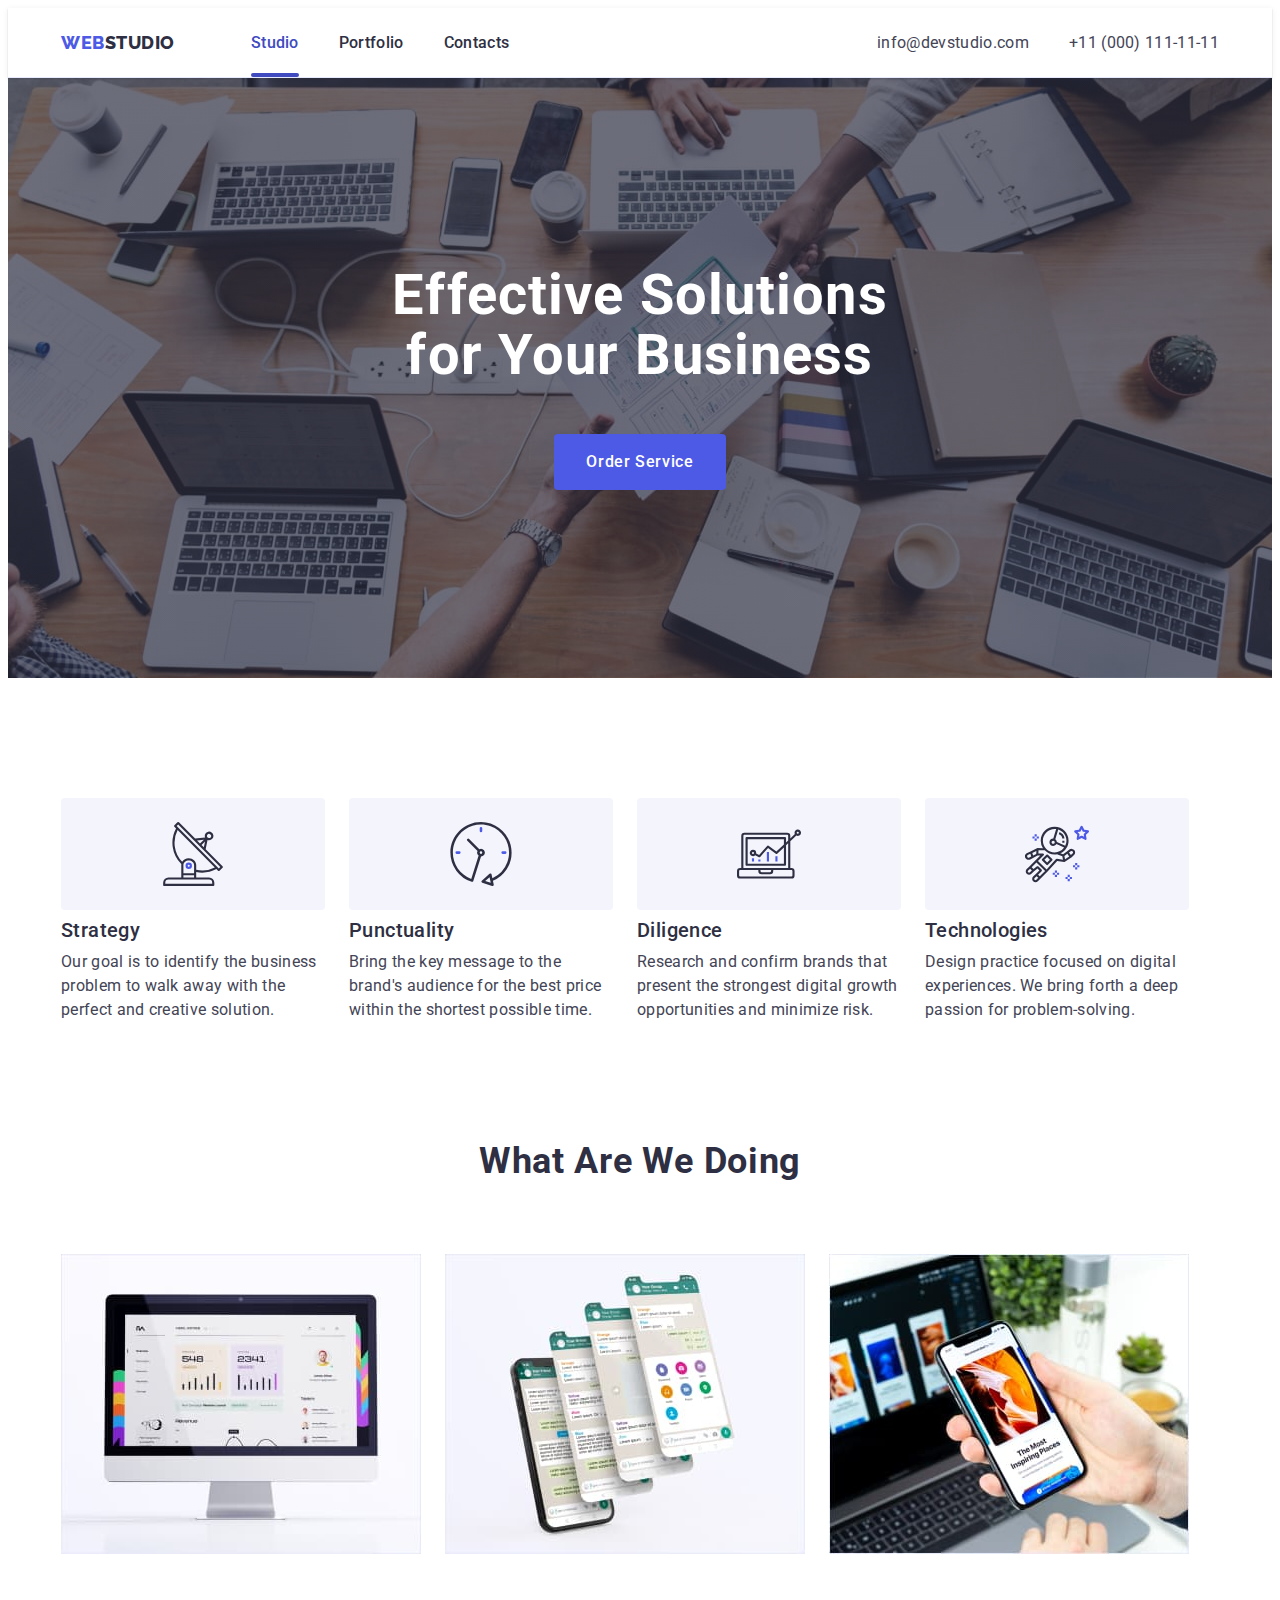
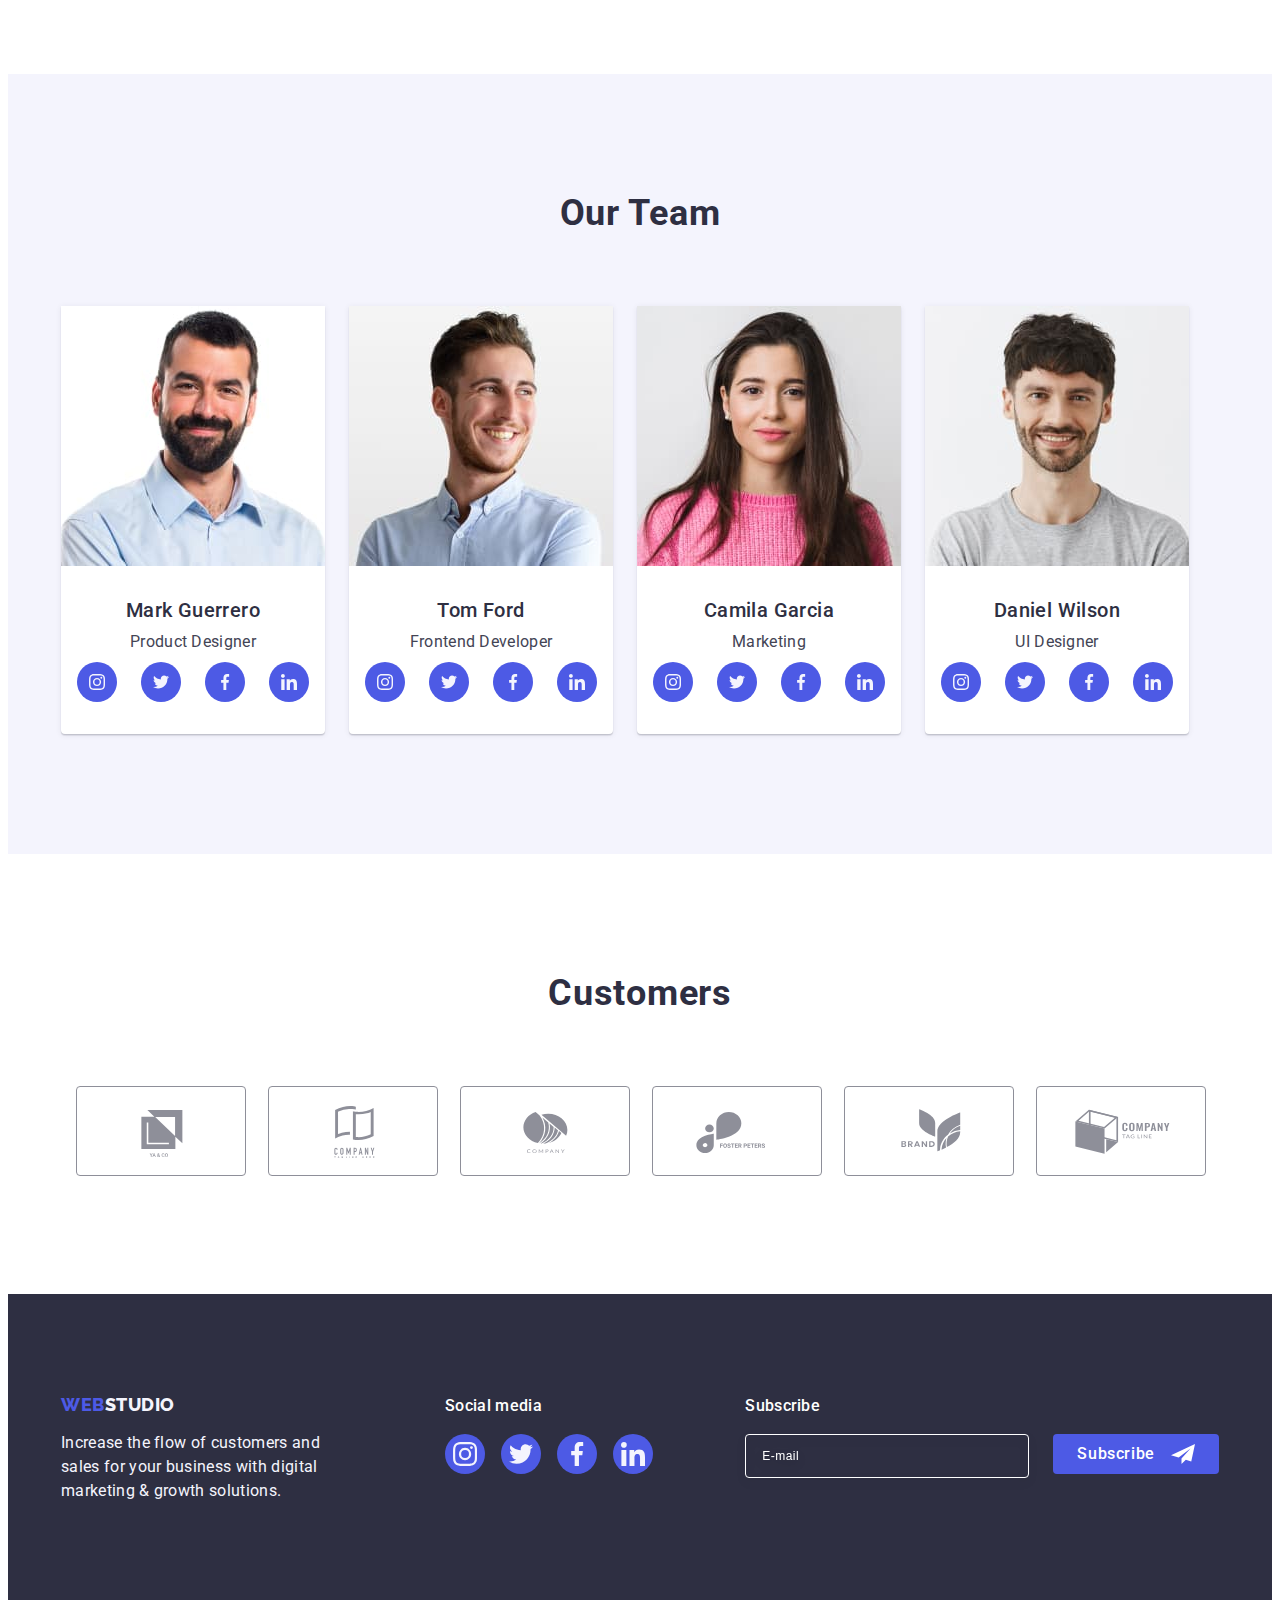
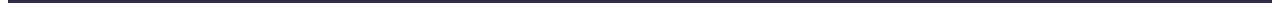
==== index.html @ a3e86088 "start" ====
<!DOCTYPE html>
<html lang="en">
  <head>
    <meta charset="UTF-8" />
    <meta name="viewport" content="width=device-width, initial-scale=1.0" />
    <meta name="description" content="Integrated website development" />
    <link
      rel="stylesheet"
      href="https://cdnjs.cloudflare.com/ajax/libs/modern-normalize/2.0.0/modern-normalize.min.css"
      integrity="sha512-4xo8blKMVCiXpTaLzQSLSw3KFOVPWhm/TRtuPVc4WG6kUgjH6J03IBuG7JZPkcWMxJ5huwaBpOpnwYElP/m6wg=="
      crossorigin="anonymous"
      referrerpolicy="no-referrer"
    />
    <link rel="preconnect" href="https://fonts.googleapis.com" />
    <link rel="preconnect" href="https://fonts.gstatic.com" crossorigin />
    <link
      href="https://fonts.googleapis.com/css2?family=Raleway:wght@800&family=Roboto:wght@400;500;700;900&display=swap"
      rel="stylesheet"
    />
    <link rel="stylesheet" href="./css/styles.css" />
    <title>Wed Studio</title>
  </head>
  <body>
    <header class="header">
      <div class="container header-container">
        <nav class="header-navigation">
          <a class="logo link" href="./index.html"
            >Web<span class="logo-section">Studio</span></a
          >

          <ul class="content list">
            <li class="content-item-log">
              <a
                class="content-list current link"
                href="./index.html"
                style="text-decoration: none"
                >Studio</a
              >
            </li>
            <li class="content-item-log">
              <a
                class="content-list link"
                href="./portfolio.html"
                style="text-decoration: none"
                >Portfolio</a
              >
            </li>
            <li class="content-item-log">
              <a class="content-list link" href="" style="text-decoration: none"
                >Contacts</a
              >
            </li>
          </ul>
        </nav>
        <address class="contacts" id="contacts">
          <ul class="contacts-list list">
            <li>
              <a
                class="contacts-list-item link"
                href="mailto:info@devstudio.com"
                >info@devstudio.com</a
              >
            </li>
            <li>
              <a class="contacts-list-item link" href="tel:+110001111111"
                >+11 (000) 111-11-11</a
              >
            </li>
          </ul>
        </address>
      </div>
    </header>
    <main>
      <!--main phrase-->
      <section class="quote">
        <div class="container quote-container">
          <h1 class="quote-title">Effective Solutions for Your Business</h1>
          <button class="quote-button" type="button" data-modal-open>
            Order Service
          </button>
        </div>
      </section>
      <!--advantages-->
      <section class="advantages">
        <div class="advantages-container container">
          <h2 class="visually-hidden" id="studio">Studio</h2>
          <ul class="advantages-list list">
            <li class="advantages-item">
              <div class="advantages-block">
                <svg class="advantages-icon" width="64" height="64">
                  <use href="./images/icons.svg#icon-antenna-1"></use>
                </svg>
              </div>
              <h3 class="advantages-subtitle">Strategy</h3>
              <p class="advantages-item-text">
                Our goal is to identify the business problem to walk away with
                the perfect and creative solution.
              </p>
            </li>
            <li class="advantages-item">
              <div class="advantages-block">
                <svg class="advantages-icon" width="64" height="64">
                  <use href="./images/icons.svg#icon-clock-1"></use>
                </svg>
              </div>
              <h3 class="advantages-subtitle">Punctuality</h3>
              <p class="advantages-item-text">
                Bring the key message to the brand's audience for the best price
                within the shortest possible time.
              </p>
            </li>
            <li class="advantages-item">
              <div class="advantages-block">
                <svg class="advantages-icon" width="64" height="64">
                  <use href="./images/icons.svg#icon-diagram-1"></use>
                </svg>
              </div>
              <h3 class="advantages-subtitle">Diligence</h3>
              <p class="advantages-item-text">
                Research and confirm brands that present the strongest digital
                growth opportunities and minimize risk.
              </p>
            </li>
            <li class="advantages-item">
              <div class="advantages-block">
                <svg class="advantages-icon" width="64" height="64">
                  <use href="./images/icons.svg#icon-astronaut-1"></use>
                </svg>
              </div>
              <h3 class="advantages-subtitle">Technologies</h3>
              <p class="advantages-item-text">
                Design practice focused on digital experiences. We bring forth a
                deep passion for problem-solving.
              </p>
            </li>
          </ul>
        </div>
      </section>
      <!--Portfolio-->
      <section class="portfolio">
        <div class="container portfolio-container">
          <h2 class="portfolio-title" id="portfolio">What are we doing</h2>
          <ul class="portfolio-list list">
            <li class="portfolio-item">
              <img
                src="./images/img1.jpg"
                alt="statistical graphs on the monitor"
                width="360"
                height="300"
              />
            </li>
            <li class="portfolio-item">
              <img
                src="./images/img2.jpg"
                alt="an application with a messenger function"
                width="360"
                height="300"
              />
            </li>
            <li class="portfolio-item">
              <img
                src="./images/img3.jpg"
                alt="adaptation for different devices"
                width="360"
                height="300"
              />
            </li>
          </ul>
        </div>
      </section>
      <!--our team
-->
      <section class="team">
        <div class="container team-container">
          <h2 class="our-team">Our Team</h2>
          <ul class="team-list list">
            <li class="team-item">
              <img
                src="./images/photo.jpg"
                alt="Mark Guerrero"
                width="264"
                height="260"
              />
              <div class="team-item-one">
                <h3 class="team-subtitle">Mark Guerrero</h3>
                <p class="team-item-text">Product Designer</p>
                <ul class="list team-social">
                  <li class="team-social-item">
                    <a
                      class="team-social-link"
                      href=""
                      aria-label="instagram"
                      target="_blank"
                      rel="noopener no-referrer"
                    >
                      <svg class="team-social-icon" width="16" height="16">
                        <use href="./images/icons.svg#icon-instagram-1"></use>
                      </svg>
                    </a>
                  </li>
                  <li class="team-social-item">
                    <a
                      class="team-social-link"
                      href=""
                      aria-label="twitter"
                      target="_blank"
                      rel="noopener no-referrer"
                      ><svg class="team-social-icon" width="16" height="16">
                        <use
                          href="./images/icons.svg#icon-twitter-1"
                        ></use></svg
                    ></a>
                  </li>
                  <li class="team-social-item">
                    <a
                      class="team-social-link"
                      href=""
                      aria-label="facebook"
                      target="_blank"
                      rel="noopener no-referrer"
                      ><svg class="team-social-icon" width="16" height="16">
                        <use
                          href="./images/icons.svg#icon-facebook-1"
                        ></use></svg
                    ></a>
                  </li>
                  <li class="team-social-item">
                    <a
                      class="team-social-link"
                      href=""
                      aria-label="linkedin"
                      target="_blank"
                      rel="noopener no-referrer"
                      ><svg class="team-social-icon" width="16" height="16">
                        <use
                          href="./images/icons.svg#icon-linkedin-1"
                        ></use></svg
                    ></a>
                  </li>
                </ul>
              </div>
            </li>
            <li class="team-item">
              <img
                src="./images/photo1.jpg"
                alt="Tom Ford"
                width="264"
                height="260"
              />
              <div class="team-item-one">
                <h3 class="team-subtitle">Tom Ford</h3>
                <p class="team-item-text">Frontend Developer</p>
                <ul class="list team-social">
                  <li class="team-social-item">
                    <a
                      class="team-social-link"
                      href=""
                      aria-label="instagram"
                      target="_blank"
                      rel="noopener no-referrer"
                    >
                      <svg class="team-social-icon" width="16" height="16">
                        <use href="./images/icons.svg#icon-instagram-1"></use>
                      </svg>
                    </a>
                  </li>
                  <li class="team-social-item">
                    <a
                      class="team-social-link"
                      href=""
                      aria-label="twitter"
                      target="_blank"
                      rel="noopener no-referrer"
                      ><svg class="team-social-icon" width="16" height="16">
                        <use
                          href="./images/icons.svg#icon-twitter-1"
                        ></use></svg
                    ></a>
                  </li>
                  <li class="team-social-item">
                    <a
                      class="team-social-link"
                      href=""
                      aria-label="facebook"
                      target="_blank"
                      rel="noopener no-referrer"
                      ><svg class="team-social-icon" width="16" height="16">
                        <use
                          href="./images/icons.svg#icon-facebook-1"
                        ></use></svg
                    ></a>
                  </li>
                  <li class="team-social-item">
                    <a
                      class="team-social-link"
                      href=""
                      aria-label="linkedin"
                      target="_blank"
                      rel="noopener no-referrer"
                      ><svg class="team-social-icon" width="16" height="16">
                        <use
                          href="./images/icons.svg#icon-linkedin-1"
                        ></use></svg
                    ></a>
                  </li>
                </ul>
              </div>
            </li>
            <li class="team-item">
              <img
                src="./images/photo2.jpg"
                alt="Camila Garcia"
                width="264"
                height="260"
              />
              <div class="team-item-one">
                <h3 class="team-subtitle">Camila Garcia</h3>
                <p class="team-item-text">Marketing</p>
                <ul class="list team-social">
                  <li class="team-social-item">
                    <a
                      class="team-social-link"
                      href=""
                      aria-label="instagram"
                      target="_blank"
                      rel="noopener no-referrer"
                    >
                      <svg class="team-social-icon" width="16" height="16">
                        <use href="./images/icons.svg#icon-instagram-1"></use>
                      </svg>
                    </a>
                  </li>
                  <li class="team-social-item">
                    <a
                      class="team-social-link"
                      href=""
                      aria-label="twitter"
                      target="_blank"
                      rel="noopener no-referrer"
                      ><svg class="team-social-icon" width="16" height="16">
                        <use
                          href="./images/icons.svg#icon-twitter-1"
                        ></use></svg
                    ></a>
                  </li>
                  <li class="team-social-item">
                    <a
                      class="team-social-link"
                      href=""
                      aria-label="facebook"
                      target="_blank"
                      rel="noopener no-referrer"
                      ><svg class="team-social-icon" width="16" height="16">
                        <use
                          href="./images/icons.svg#icon-facebook-1"
                        ></use></svg
                    ></a>
                  </li>
                  <li class="team-social-item">
                    <a
                      class="team-social-link"
                      href=""
                      aria-label="linkedin"
                      target="_blank"
                      rel="noopener no-referrer"
                      ><svg class="team-social-icon" width="16" height="16">
                        <use
                          href="./images/icons.svg#icon-linkedin-1"
                        ></use></svg
                    ></a>
                  </li>
                </ul>
              </div>
            </li>
            <li class="team-item">
              <img
                src="./images/photo3.jpg"
                alt="Daniel Wilson"
                width="264"
                height="260"
              />
              <div class="team-item-one">
                <h3 class="team-subtitle">Daniel Wilson</h3>
                <p class="team-item-text">UI Designer</p>
                <ul class="list team-social">
                  <li class="team-social-item">
                    <a
                      class="team-social-link"
                      href=""
                      aria-label="instagram"
                      target="_blank"
                      rel="noopener no-referrer"
                    >
                      <svg class="team-social-icon" width="16" height="16">
                        <use href="./images/icons.svg#icon-instagram-1"></use>
                      </svg>
                    </a>
                  </li>
                  <li class="team-social-item">
                    <a
                      class="team-social-link"
                      href=""
                      aria-label="twitter"
                      target="_blank"
                      rel="noopener no-referrer"
                      ><svg class="team-social-icon" width="16" height="16">
                        <use
                          href="./images/icons.svg#icon-twitter-1"
                        ></use></svg
                    ></a>
                  </li>
                  <li class="team-social-item">
                    <a
                      class="team-social-link"
                      href=""
                      aria-label="facebook"
                      target="_blank"
                      rel="noopener no-referrer"
                      ><svg class="team-social-icon" width="16" height="16">
                        <use
                          href="./images/icons.svg#icon-facebook-1"
                        ></use></svg
                    ></a>
                  </li>
                  <li class="team-social-item">
                    <a
                      class="team-social-link"
                      href=""
                      aria-label="linkedin"
                      target="_blank"
                      rel="noopener no-referrer"
                      ><svg class="team-social-icon" width="16" height="16">
                        <use
                          href="./images/icons.svg#icon-linkedin-1"
                        ></use></svg
                    ></a>
                  </li>
                </ul>
              </div>
            </li>
          </ul>
        </div>
      </section>
      <section class="custom">
        <div class="container custom-container">
          <h2 class="custom-header">Customers</h2>
          <ul class="list custom-list">
            <li class="custom-item">
              <a
                href=""
                class="custom-item-link"
                target="_blank"
                rel="noopener no-referrer"
                ><svg class="custom-item-icon" width="104" height="56">
                  <use href="./images/icons.svg#icon-Logo"></use></svg
              ></a>
            </li>
            <li class="custom-item">
              <a
                href=""
                class="custom-item-link"
                target="_blank"
                rel="noopener no-referrer"
                ><svg class="custom-item-icon" width="104" height="56">
                  <use href="./images/icons.svg#icon-Logo-1"></use></svg
              ></a>
            </li>
            <li class="custom-item">
              <a
                href=""
                class="custom-item-link"
                target="_blank"
                rel="noopener no-referrer"
                ><svg class="custom-item-icon" width="104" height="56">
                  <use href="./images/icons.svg#icon-Logo-2"></use></svg
              ></a>
            </li>
            <li class="custom-item">
              <a
                href=""
                class="custom-item-link"
                target="_blank"
                rel="noopener no-referrer"
                ><svg class="custom-item-icon" width="104" height="56">
                  <use href="./images/icons.svg#icon-Logo-3"></use></svg
              ></a>
            </li>
            <li class="custom-item">
              <a
                href=""
                class="custom-item-link"
                target="_blank"
                rel="noopener no-referrer"
                ><svg class="custom-item-icon" width="104" height="56">
                  <use href="./images/icons.svg#icon-Logo-4"></use></svg
              ></a>
            </li>
            <li class="custom-item">
              <a
                href=""
                class="custom-item-link"
                target="_blank"
                rel="noopener no-referrer"
                ><svg class="custom-item-icon" width="104" height="56">
                  <use href="./images/icons.svg#icon-Logo-5"></use></svg
              ></a>
            </li>
          </ul>
        </div>
      </section>
    </main>
    <footer class="bottom">
      <div class="container bottom-container">
        <div class="bottom-container-item">
          <a class="bottom-logo link" href="./index.html"
            >Web<span class="bottom-logo-section">Studio</span></a
          >
          <p class="bottom-text">
            Increase the flow of customers and sales for your business with
            digital marketing & growth solutions.
          </p>
        </div>
        <div class="bottom-container-social">
          <p class="bottom-social-media">Social media</p>
          <ul class="list bottom-social">
            <li class="bottom-social-item">
              <a
                class="bottom-social-link"
                href=""
                aria-label="instagram"
                target="_blank"
                rel="noopener no-referrer"
              >
                <svg class="bottom-social-icon" width="24" height="24">
                  <use href="./images/icons.svg#icon-instagram-1"></use>
                </svg>
              </a>
            </li>
            <li class="bottom-social-item">
              <a
                class="bottom-social-link"
                href=""
                aria-label="twitter"
                target="_blank"
                rel="noopener no-referrer"
                ><svg class="bottom-social-icon" width="24" height="24">
                  <use href="./images/icons.svg#icon-twitter-1"></use></svg
              ></a>
            </li>
            <li class="bottom-social-item">
              <a
                class="bottom-social-link"
                href=""
                aria-label="facebook"
                target="_blank"
                rel="noopener no-referrer"
                ><svg class="bottom-social-icon" width="24" height="24">
                  <use href="./images/icons.svg#icon-facebook-1"></use></svg
              ></a>
            </li>
            <li class="bottom-social-item">
              <a
                class="bottom-social-link"
                href=""
                aria-label="linkedin"
                target="_blank"
                rel="noopener no-referrer"
                ><svg class="bottom-social-icon" width="24" height="24">
                  <use href="./images/icons.svg#icon-linkedin-1"></use></svg
              ></a>
            </li>
          </ul>
        </div>
        <div class="bottom-email">
          <p class="bottom-email-text">Subscribe</p>
          <form name="footer-form" class="bottom-form-email">
            <label class="footer-form-label" aria-label="email">
              <input
                class="footer-input"
                name="footer-email"
                type="email"
                placeholder="E-mail"
              />
            </label>
            <button class="footer-form-btn" type="submit">
              Subscribe
              <svg class="footer-btn-icon" width="24" height="24">
                <use href="./images/icons.svg#icon-frame-3"></use>
              </svg>
            </button>
          </form>
        </div>
      </div>
    </footer>
    <div class="backdrop is-hidden" data-modal>
      <div class="modal">
        <button type="button" class="modal-close-btn" data-modal-close>
          <svg class="modal-icon" width="8" height="8">
            <use href="./images/icons.svg#icon-close-black"></use>
          </svg>
        </button>
        <p class="modal-title">Leave your contacts and we will call you back</p>
        <form class="modal-form" name="personalization">
          <div class="modal-field">
            <label class="modal-label" for="user-name">Name</label>
            <div class="input-wrap">
              <input
                type="text"
                name="user-name"
                id="user-name"
                class="modal-form-input"
                required
              />
              <svg class="modal-input-icon" width="18" height="24">
                <use href="./images/icons.svg#icon-person-18dp"></use>
              </svg>
            </div>
          </div>
          <div class="modal-field">
            <label for="user-email" class="modal-label">Phone</label>
            <div class="input-wrap">
              <input
                type="email"
                name="user-email"
                class="modal-form-input"
                required
                id="user-email"
              />
              <svg class="modal-input-icon" width="18" height="24">
                <use href="./images/icons.svg#icon-phone-18dp"></use>
              </svg>
            </div>
          </div>
          <div class="modal-field">
            <label for="user-tel" class="modal-label">Email</label>
            <div class="input-wrap">
              <input
                type="tel"
                name="user-tel"
                id="user-tel"
                class="modal-form-input"
              />
              <svg class="modal-input-icon" width="18" height="24">
                <use href="./images/icons.svg#icon-email-18dp"></use>
              </svg>
            </div>
          </div>
          <div class="modal-field-text">
            <label for="user-comment" class="modal-label">Comment</label>
            <textarea
              class="user-comment"
              name="user-comment"
              placeholder="Text input"
              id="user-comment"
            ></textarea>
          </div>
          <div class="modal-field-privacy">
            <input
              type="checkbox"
              name="user-privacy"
              id="user-privacy"
              tabindex="0"
              value="true"
              class="modal-field-input visually-hidden"
            />
            <label for="user-privacy" class="modal-check-text"
              ><span class="icon-check-privacy"
                ><svg class="modal-icon-check" width="10" height="8">
                  <use href="./images/icons.svg#icon-checkbox"></use></svg
              ></span>
              I accept the terms and conditions of the
              <a class="privacy-link" href="">Privacy Policy</a>
            </label>
          </div>
          <button class="modal-btn" type="submit">Send</button>
        </form>
      </div>
    </div>
    <script src="./js/modal.js"></script>
  </body>
</html>
---- css/styles.css ----
:root {
  --primary-black-color: #2e2f42;
  --primary-white-color: #fff;
  --secondary-text-color: #434455;
  --secondary-color: #4d5ae5;
  --text-font-size: 16px;
  --header-font-size: 36px;
}

body {
  font-family: "Roboto", sans-serif;
  color: #434455;
  background-color: #fff;
}

p,
h1,
h2,
h3,
h4,
h5,
h6 {
  margin-top: 0;
  margin-bottom: 0;
}

ul,
ol {
  margin-top: 0;
  margin-bottom: 0;
  padding-left: 0;
}

img {
  display: block;
  max-width: 100%;
  height: auto;
}

address {
  font-style: normal;
}

button {
  cursor: pointer;
  font-family: inherit;
  color: currentColor;
}

.container {
  width: 100%;
  max-width: 1158px;
  padding-left: 15px;
  padding-right: 15px;
  margin: 0 auto;
}

.visually-hidden {
  position: absolute;
  width: 1px;
  height: 1px;
  margin: -1px;
  border: 0;
  padding: 0;
  white-space: nowrap;
  clip-path: inset(100%);
  clip: rect(0 0 0 0);
  overflow: hidden;
}

.list {
  list-style-type: none;
}

.link {
  text-decoration: none;
}

/** header */
.header {
  border-bottom: 1px solid #e7e9fc;
  box-shadow: 0px 2px 1px rgba(46, 47, 66, 0.08),
    0px 1px 1px rgba(46, 47, 66, 0.16), 0px 1px 6px rgba(46, 47, 66, 0.08);
}

.header-container {
  display: flex;
  align-items: center;
}
.logo {
  color: var(--secondary-color);
  font-size: 18px;
  font-family: "Raleway", sans-serif;
  font-weight: 800;
  line-height: 1.17;
  letter-spacing: 0.03em;
  text-transform: uppercase;
  margin-right: 76px;
  padding: 24px 0;
}

.logo-section {
  color: var(--primary-black-color);
}

.content {
  display: flex;
  gap: 40px;
}

.content-list {
  position: relative;
  width: 100%;
  height: 100%;
  color: #404bbf;
}

.content-item-log .current::after {
  content: "";
  width: 100%;
  height: 4px;
  border-radius: 2px;
  background: #404bbf;
  position: absolute;
  left: 0;
  bottom: -1px;
}
.header-navigation {
  display: flex;
  align-items: center;
  margin-right: auto;
  /*flex-grow: 1;*/
}

.contacts-list {
  display: flex;
  align-items: center;
  gap: 40px;
}
.content-list {
  color: var(--primary-black-color);
  font-size: var(--text-font-size);
  font-weight: 500;
  line-height: 1.5;
  letter-spacing: 0.02em;
  padding: 24px 0;
  transition: color 250ms cubic-bezier(0.4, 0, 0.2, 1);
}

.content-list:hover,
.content-list:focus {
  text-decoration: underline;
  color: #404bbf;
}
.content-list:active {
  color: #404bbf;
}

.current {
  color: #404bbf;
}

.contacts-list-item {
  color: var(--secondary-text-color);
  font-size: var(--text-font-size);
  line-height: 1.5;
  letter-spacing: 0.02em;
  padding: 24px 0;
  transition: color 250ms cubic-bezier(0.4, 0, 0.2, 1);
}
.contacts-list-item:hover,
.contacts-list-item:focus {
  color: #404bbf;
}
/** main-section-title */

.quote {
  max-width: 1440px;
  padding: 188px 0;
  background-color: #2e2f42;
  background-image: linear-gradient(
      rgba(46, 47, 66, 0.7),
      rgba(46, 47, 66, 0.7)
    ),
    url(../images/people-office.jpg);
  background-repeat: no-repeat;
  background-position: center;
  background-size: cover;
  display: flex;
  margin: auto;
}

.quote-title {
  color: var(--primary-white-color);
  text-align: center;
  font-size: 56px;
  font-weight: 700;
  line-height: 1.07;
  letter-spacing: 0.02em;
  max-width: 496px;
  margin: 0 auto;
  margin-bottom: 48px;
  align-items: center;
}
.quote-button {
  font-family: "Roboto", sans-serif;
  background-color: var(--secondary-color);
  color: var(--primary-white-color);
  font-size: var(--text-font-size);
  font-weight: 500;
  line-height: 1.5;
  letter-spacing: 0.04em;
  display: block;
  margin: 0 auto;
  min-width: 169px;
  height: 56px;
  border: none;
  padding: 16px 32px;
  border-radius: 4px;
  transition: background-color 250ms cubic-bezier(0.4, 0, 0.2, 1);
}
.quote-button:hover,
.quote-button:focus {
  background-color: #404bbf;
}

/** main-section-advantage */

.advantages-block {
  width: 264px;
  height: 112px;
  background-color: #f4f4fd;
  border-radius: 4px;
  margin-bottom: 8px;
  display: flex;
  align-items: center;
  justify-content: center;
}

.advantages-subtitle {
  color: var(--primary-black-color);
  font-size: 20px;
  font-weight: 500;
  line-height: 1.2;
  letter-spacing: 0.02em;
  margin-bottom: 8px;
}
.advantages-item-text {
  font-size: var(--text-font-size);
  line-height: 1.5;
  letter-spacing: 0.02em;
  color: var(--secondary-text-color);
  max-width: 264px;
}

.advantages-list {
  display: flex;
  gap: 24px;
}

.advantages {
  padding-top: 120px;
  padding-bottom: 120px;
}
/** main-section-doing */
.portfolio {
  padding-bottom: 120px;
}
.portfolio-title {
  text-align: center;
  color: #2e2f42;
  font-size: var(--header-font-size);
  font-weight: 700;
  line-height: 1.11;
  letter-spacing: 0.02em;
  text-transform: capitalize;
  margin-bottom: 72px;
}

.portfolio-list {
  display: flex;
  gap: 24px;
  flex-basis: calc((100% - 48px) / 3);
}
/** main-section-team */
.team {
  background-color: #f4f4fd;
  padding-bottom: 120px;
  padding-top: 120px;
}

.our-team {
  text-align: center;
  color: #2e2f42;
  font-size: var(--header-font-size);
  font-weight: 700;
  line-height: 1.11;
  letter-spacing: 0.02em;
  text-transform: capitalize;
  margin-bottom: 72px;
}
.team-list {
  display: flex;
  gap: 24px;
  flex-basis: calc((100% - 72px) / 4);
}
.team-item {
  background-color: #ffffff;
  border-radius: 0px 0px 4px 4px;
  box-shadow: 0px 2px 1px 0px rgba(46, 47, 66, 0.08),
    0px 1px 1px 0px rgba(46, 47, 66, 0.16),
    0px 1px 6px 0px rgba(46, 47, 66, 0.08);
}

.team-subtitle {
  color: var(--primary-black-color);
  text-align: center;
  font-size: 20px;
  font-weight: 500;
  line-height: 1.2;
  letter-spacing: 0.02em;
  margin-bottom: 8px;
}
.team-item-text {
  color: var(--secondary-text-color);
  text-align: center;
  font-size: var(--text-font-size);
  line-height: 1.5;
  letter-spacing: 0.02em;
  margin-bottom: 8px;
}

.team-item-one {
  padding: 32px 0;
}

.team-social {
  display: flex;
  gap: 24px;
  justify-content: center;
}

.team-social-link {
  width: 40px;
  height: 40px;
  border-radius: 50%;
  background-color: var(--secondary-color);
  display: flex;
  justify-content: center;
  align-items: center;
  transition: background-color 250ms cubic-bezier(0.4, 0, 0.2, 1);
}

.team-item:hover .team-social-link {
  background-color: #404bbf;
}

.team-social-link:focus {
  background-color: #404bbf;
}

.team-social-link:hover {
  background-color: #404bbf;
}

.team-social-icon {
  fill: currentColor;
  color: #f4f4fd;
}

/**main-section-custom */
.custom {
  padding-top: 120px;
  padding-bottom: 120px;
}

.custom-header {
  text-align: center;
  font-size: 36px;
  font-style: normal;
  font-weight: 700;
  color: var(--primary-black-color);
  line-height: 1.11;
  letter-spacing: 0.02em;
  text-transform: capitalize;
  margin-bottom: 72px;
}

.custom-list {
  display: flex;
  gap: 24px;
  justify-content: center;
}

.custom-item {
  width: 168px;
  height: 88px;
}

.custom-item-icon {
  fill: currentColor;
}

.custom-item-link {
  width: 100%;
  height: 100%;
  border-radius: 4px;
  border: 1px solid #8e8f99;
  display: flex;
  justify-content: center;
  align-items: center;
  color: #8e8f99;
  transition: border-color 250ms cubic-bezier(0.4, 0, 0.2, 1),
    color 250ms cubic-bezier(0.4, 0, 0.2, 1);
}

.custom-item-link:hover {
  color: #404bbf;
  border-color: #404bbf;
}

.custom-item-link:focus {
  color: #404bbf;
  border-color: #404bbf;
}

/** footer */

.bottom {
  background-color: #2e2f42;
  padding-top: 100px;
  padding-bottom: 100px;
}

.bottom-logo {
  color: var(--secondary-color);
  font-size: 18px;
  font-family: "Raleway", sans-serif;
  font-weight: 800;
  line-height: 1.17;
  letter-spacing: 0.03em;
  text-transform: uppercase;
  display: inline-block;
  margin-bottom: 16px;
}

.bottom-logo-section {
  color: #f4f4fd;
}

.bottom-text {
  color: #f4f4fd;
  font-size: var(--text-font-size);
  line-height: 1.5;
  letter-spacing: 0.02em;
  max-width: 264px;
}

.bottom-container-social {
  margin-right: 80px;
}

.bottom-container {
  display: flex;
  align-items: baseline;
}
.bottom-container-item {
  margin-right: 120px;
}

.bottom-social-media {
  color: var(--primary-white-color);
  font-size: 16px;
  font-weight: 500;
  line-height: 1.5;
  letter-spacing: 0.02em;
  margin-bottom: 16px;
}

.bottom-social {
  display: flex;
  gap: 16px;
}

.bottom-social-link {
  width: 40px;
  height: 40px;
  border-radius: 50%;
  background-color: var(--secondary-color);
  display: flex;
  justify-content: center;
  align-items: center;
  transition: background-color 250ms cubic-bezier(0.4, 0, 0.2, 1);
}

.bottom-social-link:hover,
.bottom-social-link:focus {
  background-color: #31d0aa;
}

.bottom-social-icon {
  fill: currentColor;
  color: #f4f4fd;
}

.bottom-email {
  margin-left: auto;
}

.bottom-form-email {
  display: flex;
  gap: 24px;
}
.bottom-email-text {
  color: var(--primary-white-color);
  font-size: 16px;
  font-weight: 500;
  line-height: 1.5;
  letter-spacing: 0.02em;
  margin-bottom: 16px;
}

.footer-input {
  width: 264px;
  height: 40px;
  border-radius: 4px;
  border: 1px solid #fff;
  filter: drop-shadow(0px 4px 4px rgba(0, 0, 0, 0.15));
  padding-left: 16px;
  background-color: transparent;
  color: var(--primary-white-color);
  font-size: 12px;
  line-height: 1.5;
  letter-spacing: 0.04em;
}

.footer-input::placeholder {
  color: var(--primary-white-color);
  font-size: 12px;
  line-height: 1.5;
  letter-spacing: 0.04em;
}

.footer-form-btn {
  font-family: Roboto, sans-serif;
  padding: 8px 24px;
  min-width: 165px;
  height: 40px;
  border-radius: 4px;
  background: #4d5ae5;
  font-size: 16px;
  font-weight: 500;
  line-height: 1.5;
  letter-spacing: 0.04em;
  color: #fff;
  display: flex;
  justify-content: center;
  align-items: center;
  cursor: pointer;
  border: none;
  transition: background-color 250ms cubic-bezier(0.4, 0, 0.2, 1);
}

.footer-form-btn:hover,
.footer-form-btn:focus {
  background-color: #31d0aa;
}

.footer-btn-icon {
  fill: currentColor;
  margin-left: 16px;
}

/** portfolio-navigation-btn */
.menu-list {
  display: flex;
  justify-content: center;
  gap: 24px;
  margin-bottom: 72px;
}

.menu {
  padding-top: 96px;
  padding-bottom: 120px;
}

.menu-list-btn {
  color: var(--secondary-color);
  font-family: "Roboto", sans-serif;
  background-color: #f4f4fd;
  text-align: center;
  font-size: var(--text-font-size);
  font-weight: 500;
  line-height: 1.5;
  letter-spacing: 0.04em;
  padding: 12px 24px;
  border-radius: 4px;
  border: 1px solid #e7e9fc;
  transition: color 250ms cubic-bezier(0.4, 0, 0.2, 1),
    background-color 250ms cubic-bezier(0.4, 0, 0.2, 1),
    border-color 250ms cubic-bezier(0.4, 0, 0.2, 1),
    box-shadow 250ms cubic-bezier(0.4, 0, 0.2, 1);
}

.menu-list-btn:hover,
.menu-list-btn:focus {
  color: var(--primary-white-color);
  background-color: #404bbf;
  border: 1px solid transparent;
  box-shadow: 0px 2px 2px 0px rgba(0, 0, 0, 0.12),
    0px 2px 1px 0px rgba(0, 0, 0, 0.08), 0px 3px 1px 0px rgba(0, 0, 0, 0.1);
}

/** app */

.book-list {
  display: flex;
  flex-wrap: wrap;
  column-gap: 24px;
  row-gap: 48px;
}

.book-item {
  width: calc((100% - 48px) / 3);
}

.book-item-link:hover .book-text {
  transform: translateY(0%);
}

.book-item-link:focus .book-text {
  transform: translateY(0%);
}

.book-item-link {
  display: block;
  transition: box-shadow 250ms cubic-bezier(0.4, 0, 0.2, 1);
}

.book-item-link:hover {
  box-shadow: 0px 1px 6px rgba(46, 47, 66, 0.08),
    0px 1px 1px rgba(46, 47, 66, 0.16), 0px 2px 1px rgba(46, 47, 66, 0.08);
}

.book-item-link:focus {
  box-shadow: 0px 1px 6px rgba(46, 47, 66, 0.08),
    0px 1px 1px rgba(46, 47, 66, 0.16), 0px 2px 1px rgba(46, 47, 66, 0.08);
}

.book-item-cover {
  position: relative;
  overflow: hidden;
}

.book-text {
  top: 0;
  left: 0;
  padding: 40px 32px;
  height: 100%;
  position: absolute;
  font-size: 16px;
  line-height: 1.5;
  letter-spacing: 0.02em;
  color: #f4f4fd;
  background-color: var(--secondary-color);
  transform: translateY(100%);
  transition: transform 250ms cubic-bezier(0.4, 0, 0.2, 1);
}

.book-item-block {
  padding: 32px 16px;
  border: 1px solid #e7e9fc;
  border-top: none;
}
.book-sabtitle {
  color: var(--primary-black-color);
  font-size: 20px;
  font-weight: 500;
  line-height: 1.2;
  letter-spacing: 0.02em;
  margin-bottom: 8px;
}

.book-item-text {
  color: var(--secondary-text-color);
  font-size: var(--text-font-size);
  line-height: 1.5;
  letter-spacing: 0.02em;
}

/**---------Modal----------*/

.backdrop {
  position: fixed;
  top: 0;
  width: 100%;
  height: 100%;
  background-color: rgba(46, 47, 66, 0.4);
  transition: opacity 250ms cubic-bezier(0.4, 0, 0.2, 1),
    visibility 250ms cubic-bezier(0.4, 0, 0.2, 1);
}

.modal {
  width: 408px;
  min-height: 584px;
  border-radius: 4px;
  background-color: #fcfcfc;
  box-shadow: 0px 2px 1px 0px rgba(0, 0, 0, 0.2),
    0px 1px 3px 0px rgba(0, 0, 0, 0.12), 0px 1px 1px 0px rgba(0, 0, 0, 0.14);
  position: absolute;
  top: 50%;
  left: 50%;
  transform: translate(-50%, -50%) scale(1);
  transition: transform 250ms cubic-bezier(0.4, 0, 0.2, 1);
  padding: 72px 24px 24px 24px;
}

.backdrop.is-hidden .modal {
  transform: translate(-50%, -50%) scaleX(5);
}

.modal-close-btn {
  width: 24px;
  height: 24px;
  border-radius: 50%;
  border: 1px solid rgba(0, 0, 0, 0.1);
  position: absolute;
  top: 24px;
  padding: 0;
  right: 24px;
  fill: currentColor;
  color: #2e2f42;
  background-color: #e7e9fc;
  display: flex;
  align-items: center;
  justify-content: center;
  cursor: pointer;
  transition: background-color 250ms cubic-bezier(0.4, 0, 0.2, 1),
    border 250ms cubic-bezier(0.4, 0, 0.2, 1);
}

.modal-close-btn:hover {
  background-color: #404bbf;
  border: none;
}

.modal-close-btn:focus {
  background-color: #404bbf;
  border: none;
}

.modal-close-btn:active {
  background-color: #404bbf;
}

.modal-icon {
  fill: #2e2f42;
  transition: fill 250ms cubic-bezier(0.4, 0, 0.2, 1);
}

.modal-close-btn:hover .modal-icon {
  fill: var(--primary-white-color);
}

.modal-close-btn:focus .modal-icon {
  fill: var(--primary-white-color);
}

.is-hidden {
  opacity: 0;
  visibility: hidden;
  pointer-events: none;
}

.modal-title {
  color: var(--primary-black-color);
  font-size: 16px;
  font-weight: 500;
  line-height: 1.5;
  letter-spacing: 0.02em;
  text-align: center;
  margin-bottom: 16px;
}

.modal-form-input {
  width: 100%;
  height: 40px;
  border-radius: 4px;
  border: 1px solid rgba(46, 47, 66, 0.4);
  padding: 11px 11px 11px 38px;
  background-color: transparent;
  font-size: 12px;
  line-height: 1.16;
  letter-spacing: 0.04em;
  color: rgba(46, 47, 66, 0.4);
  outline: transparent;
  transition: border-color 250ms cubic-bezier(0.4, 0, 0.2, 1);
}

.modal-form-input:focus {
  border-color: var(--secondary-color);
}

.modal-label {
  display: block;
  color: #8e8f99;
  font-size: 12px;
  line-height: 1.17;
  letter-spacing: 0.04em;
  margin-bottom: 4px;
}

.modal-field {
  margin-bottom: 8px;
}

.input-wrap {
  position: relative;
}

.modal-input-icon {
  position: absolute;
  left: 16px;
  top: 50%;
  transform: translateY(-50%);
  transition: fill 250ms cubic-bezier(0.4, 0, 0.2, 1);
}

.modal-field-text {
  margin-bottom: 16px;
}

.modal-form-input:focus + .modal-input-icon {
  fill: #4d5ae5;
}

.user-comment {
  color: rgba(46, 47, 66, 0.4);
  border-color: transparent;
  font-size: 12px;
  line-height: 1.17;
  letter-spacing: 0.04em;
  padding: 8px 16px;
  width: 100%;
  height: 120px;
  outline: transparent;
  background: transparent;
  border-radius: 4px;
  border: 1px solid var(--navyblue-modal, rgba(46, 47, 66, 0.4));
  resize: none;
  transition: border-color 250ms cubic-bezier(0.4, 0, 0.2, 1);
}

.user-comment::placeholder {
  color: rgba(46, 47, 66, 0.4);
  font-size: 12px;
  line-height: 1.16;
  letter-spacing: 0.03em;
}

.user-comment:focus {
  border-color: var(--secondary-color);
}

.modal-btn {
  min-width: 169px;
  height: 56px;
  border-radius: 4px;
  background-color: var(--iris, #4d5ae5);
  box-shadow: 0px 4px 4px 0px rgba(0, 0, 0, 0.15);
  border: none;
  color: var(--primary-white-color);
  font-family: "Roboto", sans-serif;
  font-size: 16px;
  font-weight: 500;
  line-height: 1.5;
  letter-spacing: 0.04em;
  display: block;
  margin: auto;
  cursor: pointer;
  transition: background-color 250ms cubic-bezier(0.4, 0, 0.2, 1);
}

.modal-btn:hover,
.modal-btn:focus {
  background-color: #404bbf;
}

.modal-field {
  margin-bottom: 8px;
}

.modal-check-text {
  color: #8e8f99;
  font-size: 12px;
  line-height: 1.17;
  letter-spacing: 0.04em;
}

.privacy-link {
  color: var(--secondary-color);
  font-size: 12px;
  line-height: 1.3;
  letter-spacing: 0.04em;
}

.modal-field-privacy {
  margin-bottom: 24px;
}

.modal-check-text .icon-check-privacy {
  display: inline-flex;
  justify-content: center;
  align-items: center;
  width: 16px;
  height: 16px;
  border-radius: 2px;
  border: 1px solid rgba(46, 47, 66, 0.4);
  background-color: transparent;
  margin-right: 8px;
  fill: transparent;
  transition: background-color 250ms cubic-bezier(0.4, 0, 0.2, 1),
    border 250ms cubic-bezier(0.4, 0, 0.2, 1),
    fill 250ms cubic-bezier(0.4, 0, 0.2, 1);
}

.modal-field-input:checked + .modal-check-text .icon-check-privacy {
  background-color: #404bbf;
  border: none;
  fill: #f4f4fd;
}
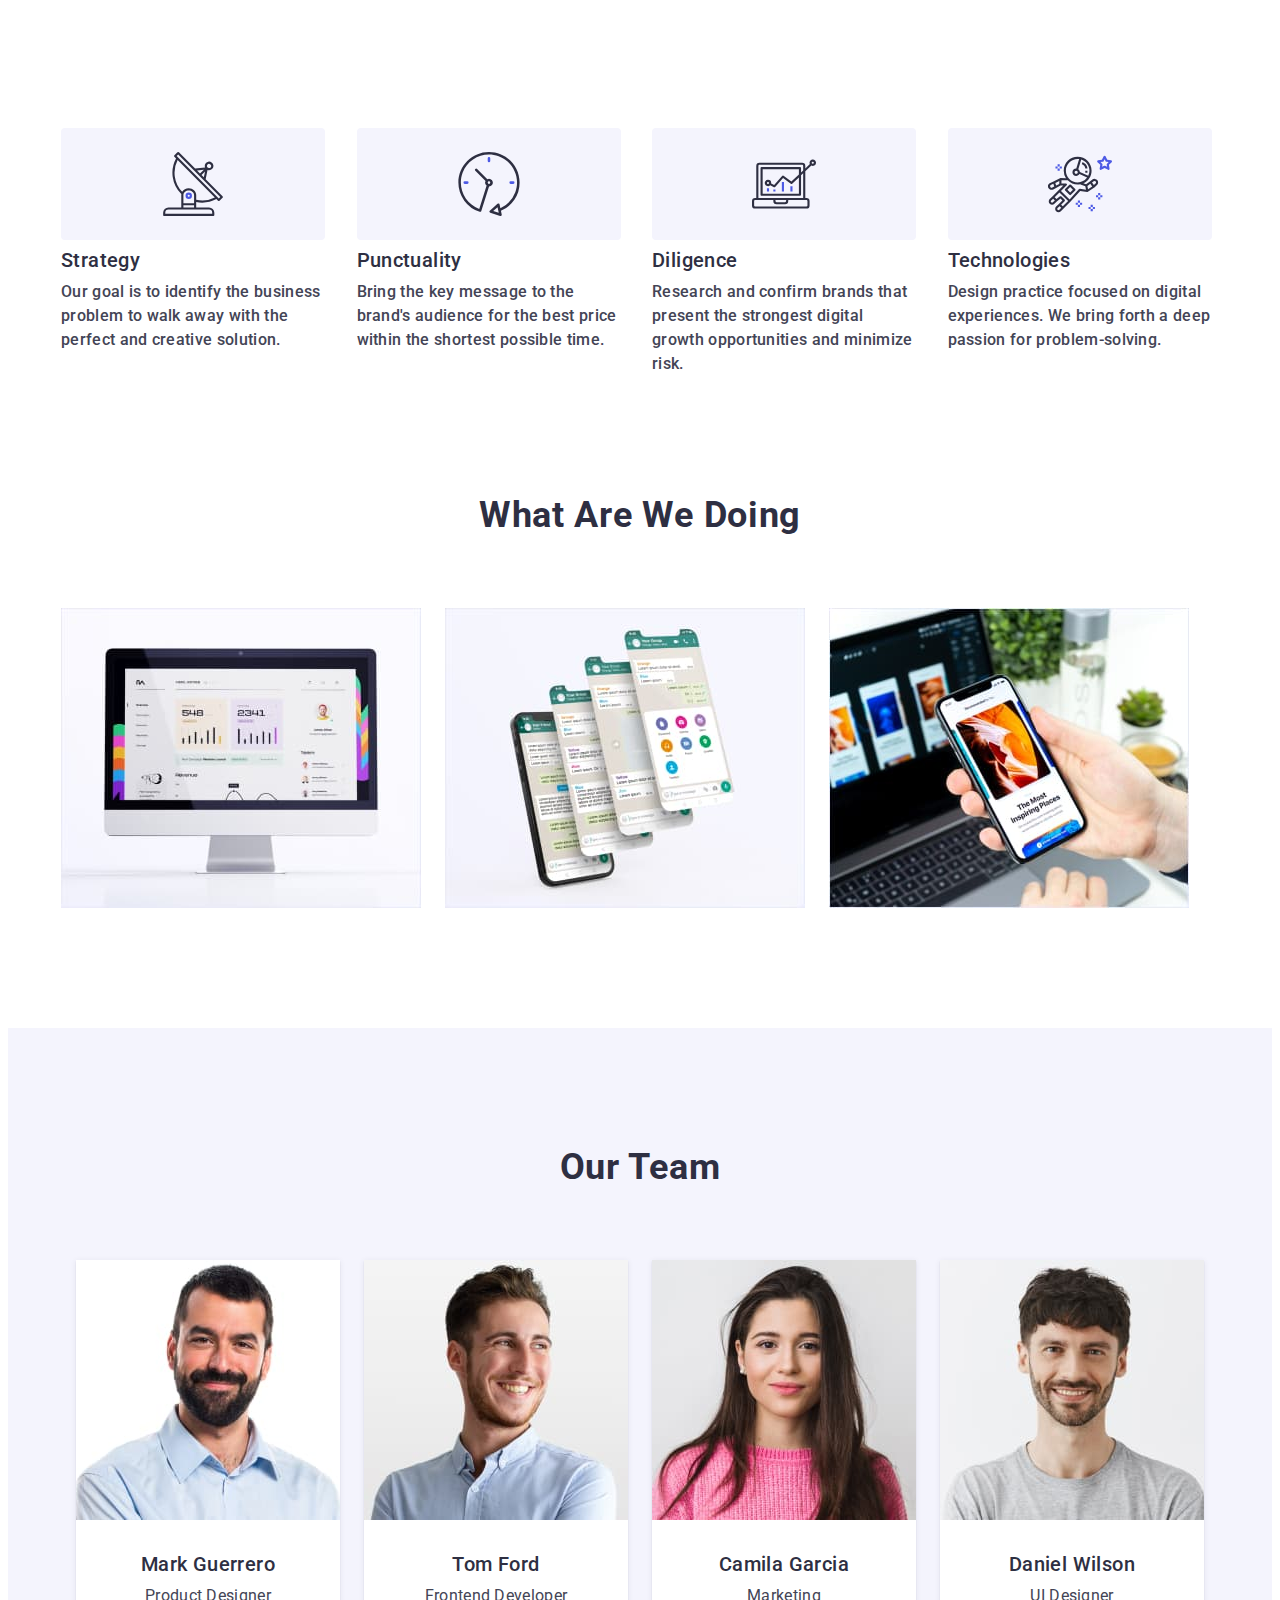
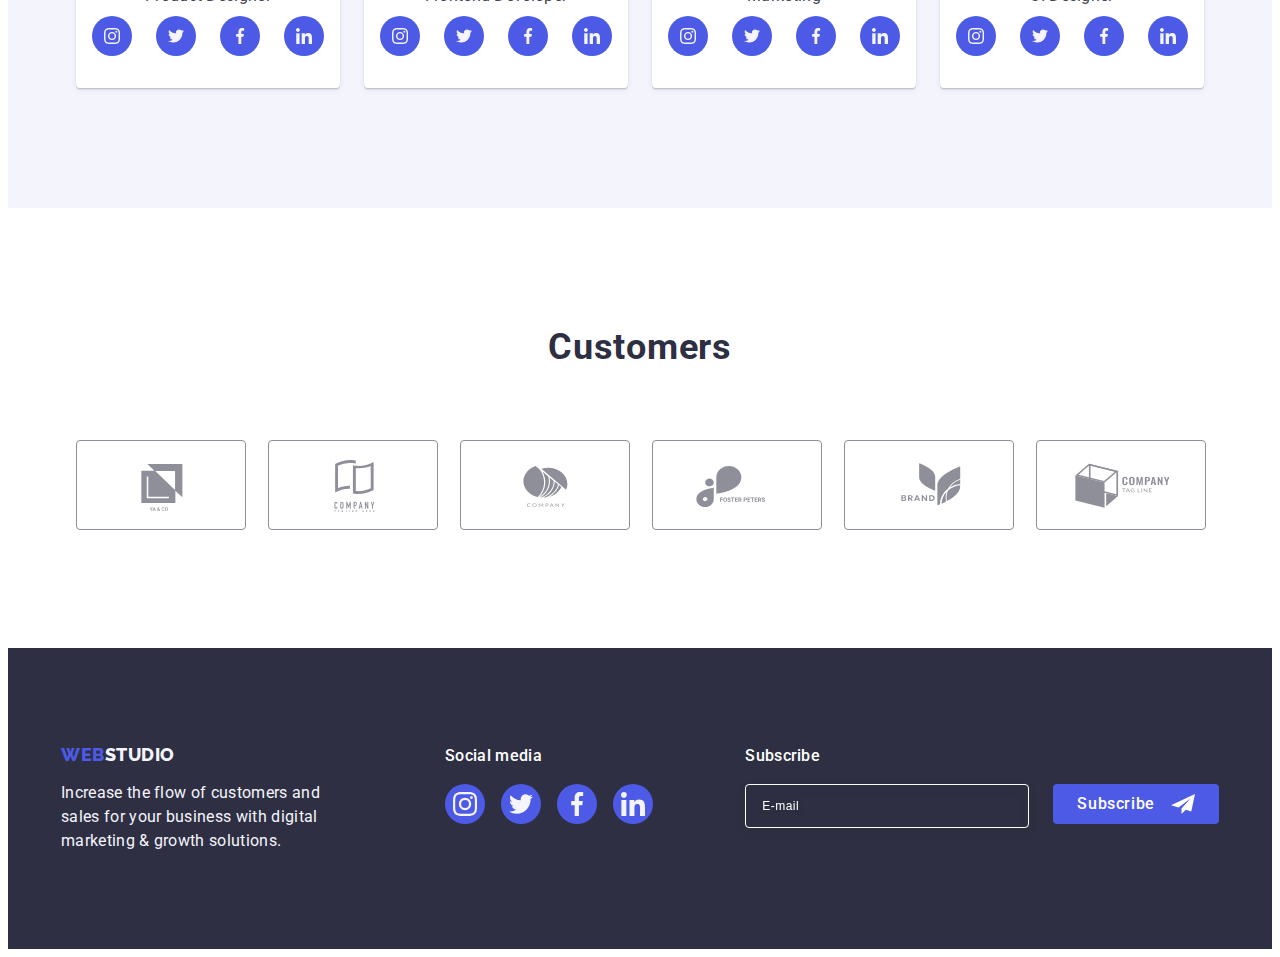
==== commit 2a7f823c: "31/07/23" ====
--- a/index.html
+++ b/index.html
@@ -18,10 +18,12 @@
       rel="stylesheet"
     />
     <link rel="stylesheet" href="./css/styles.css" />
+    <link rel="stylesheet" href="./css/media.css" />
+
     <title>Wed Studio</title>
   </head>
   <body>
-    <header class="header">
+    <!-- <header class="header">
       <div class="container header-container">
         <nav class="header-navigation">
           <a class="logo link" href="./index.html"
@@ -69,17 +71,17 @@
           </ul>
         </address>
       </div>
-    </header>
+    </header> -->
     <main>
       <!--main phrase-->
-      <section class="quote">
+      <!-- <section class="quote">
         <div class="container quote-container">
           <h1 class="quote-title">Effective Solutions for Your Business</h1>
           <button class="quote-button" type="button" data-modal-open>
             Order Service
           </button>
         </div>
-      </section>
+      </section> -->
       <!--advantages-->
       <section class="advantages">
         <div class="advantages-container container">
@@ -168,8 +170,7 @@
           </ul>
         </div>
       </section>
-      <!--our team
--->
+      <!--our team-->
       <section class="team">
         <div class="container team-container">
           <h2 class="our-team">Our Team</h2>
@@ -592,7 +593,7 @@
         </div>
       </div>
     </footer>
-    <div class="backdrop is-hidden" data-modal>
+    <!-- <div class="backdrop is-hidden" data-modal>
       <div class="modal">
         <button type="button" class="modal-close-btn" data-modal-close>
           <svg class="modal-icon" width="8" height="8">
@@ -676,6 +677,6 @@
         </form>
       </div>
     </div>
-    <script src="./js/modal.js"></script>
+    <script src="./js/modal.js"></script> -->
   </body>
 </html>
--- a/css/styles.css
+++ b/css/styles.css
@@ -49,7 +49,6 @@
 
 .container {
   width: 100%;
-  max-width: 1158px;
   padding-left: 15px;
   padding-right: 15px;
   margin: 0 auto;
@@ -226,6 +225,20 @@
 
 /** main-section-advantage */
 
+.advantages-list {
+  display: flex;
+  flex-wrap: wrap;
+  gap: 72px;
+  /* gap: 24px; */
+}
+
+.advantages {
+  padding-top: 96px;
+  padding-bottom: 96px;
+  /* padding-top: 120px;
+  padding-bottom: 120px; */
+}
+
 .advantages-block {
   width: 264px;
   height: 112px;
@@ -235,36 +248,36 @@
   display: flex;
   align-items: center;
   justify-content: center;
+  display: none;
 }
 
 .advantages-subtitle {
   color: var(--primary-black-color);
-  font-size: 20px;
-  font-weight: 500;
+  /* font-size: 20px;
+  font-weight: 500; */
+  font-size: 36px;
+ font-weight: 700;
   line-height: 1.2;
   letter-spacing: 0.02em;
   margin-bottom: 8px;
-}
+  display: flex;
+  justify-content: center;
+}
+
 .advantages-item-text {
   font-size: var(--text-font-size);
+  font-weight: 500;
   line-height: 1.5;
   letter-spacing: 0.02em;
   color: var(--secondary-text-color);
-  max-width: 264px;
-}
-
-.advantages-list {
-  display: flex;
-  gap: 24px;
-}
-
-.advantages {
-  padding-top: 120px;
-  padding-bottom: 120px;
-}
+  /* max-width: 264px; */
+  width: 100%;
+}
+
 /** main-section-doing */
 .portfolio {
   padding-bottom: 120px;
+  display: none;
 }
 .portfolio-title {
   text-align: center;
@@ -275,18 +288,22 @@
   letter-spacing: 0.02em;
   text-transform: capitalize;
   margin-bottom: 72px;
+  display: none;
 }
 
 .portfolio-list {
   display: flex;
   gap: 24px;
   flex-basis: calc((100% - 48px) / 3);
+  display: none;
 }
 /** main-section-team */
 .team {
   background-color: #f4f4fd;
-  padding-bottom: 120px;
-  padding-top: 120px;
+  /* padding-bottom: 120px;
+  padding-top: 120px; */
+  padding-bottom: 96px; 
+  padding-top: 96px;
 }
 
 .our-team {
@@ -301,10 +318,14 @@
 }
 .team-list {
   display: flex;
-  gap: 24px;
-  flex-basis: calc((100% - 72px) / 4);
+  flex-wrap: wrap;
+  gap: 72px;
+justify-content: center;;
+  /* gap: 24px;
+  flex-basis: calc((100% - 72px) / 4); */
 }
 .team-item {
+  width: 264px;
   background-color: #ffffff;
   border-radius: 0px 0px 4px 4px;
   box-shadow: 0px 2px 1px 0px rgba(46, 47, 66, 0.08),
@@ -370,8 +391,10 @@
 
 /**main-section-custom */
 .custom {
-  padding-top: 120px;
-  padding-bottom: 120px;
+  padding-top: 96px;
+  padding-bottom: 96px;
+  /* padding-top: 120px;
+  padding-bottom: 120px; */
 }
 
 .custom-header {
@@ -388,12 +411,15 @@
 
 .custom-list {
   display: flex;
-  gap: 24px;
-  justify-content: center;
+  flex-wrap: wrap;
+  gap: 88px 16px;
+  /* gap: 24px;
+  justify-content: center; */
 }
 
 .custom-item {
-  width: 168px;
+  /* width: 168px; */
+  width: calc((100% - 16px) / 2);
   height: 88px;
 }
 
@@ -428,8 +454,10 @@
 
 .bottom {
   background-color: #2e2f42;
-  padding-top: 100px;
-  padding-bottom: 100px;
+  padding-bottom: 96px;
+  padding-top: 96px;
+  /* padding-top: 100px;
+  padding-bottom: 100px; */
 }
 
 .bottom-logo {
@@ -929,3 +957,5 @@
   border: none;
   fill: #f4f4fd;
 }
+
+
--- a/css/media.css
+++ b/css/media.css
@@ -0,0 +1,83 @@
+@media screen and (min-width: 428px) {
+  .container {max-width: 426px;}
+}
+
+
+@media screen and (min-width: 768px) {
+  .container {max-width: 766px;}
+
+  .advantages-list {gap: 72px 24px;}
+
+  .advantages-item {width: calc((100% - 24px) / 2);}
+
+  .advantages-subtitle {justify-content: start;}
+}
+
+.custom-list {gap: 72px 24px; justify-content: center;}
+
+.custom-item {max-width: 168px;}
+
+.team-list {gap: 64px 24px;
+flex-basis: calc((100% - 24px) / 2)}
+
+@media screen and (min-width: 1158px) {
+  .container {max-width: 1158px;}
+
+  .advantages-list {gap: 24px;}
+
+  .advantages {
+  padding-top: 120px;
+  padding-bottom: 120px;}
+
+  .advantages-subtitle {font-size: 20px;
+  font-weight: 500;}
+
+  .advantages-item {width: calc((100% - 24px*3) / 4);}
+
+  .advantages-item-text {max-width: 264px;}
+
+  .advantages-block {
+  width: 264px;
+  height: 112px;
+  background-color: #f4f4fd;
+  border-radius: 4px;
+  margin-bottom: 8px;
+  display: flex;
+  align-items: center;
+  justify-content: center;}
+
+
+.portfolio {
+  padding-bottom: 120px;
+  display: block;
+}
+.portfolio-title {
+  text-align: center;
+  color: #2e2f42;
+  font-size: var(--header-font-size);
+  font-weight: 700;
+  line-height: 1.11;
+  letter-spacing: 0.02em;
+  text-transform: capitalize;
+  margin-bottom: 72px;
+  display: block;
+}
+
+.portfolio-list {
+  display: flex;
+  gap: 24px;
+  flex-basis: calc((100% - 48px) / 3);
+}
+
+.custom {padding-top: 120px;
+  padding-bottom: 120px; }
+}
+
+.custom-list {gap: 24px;}
+
+.team {
+  padding-bottom: 120px;
+  padding-top: 120px;}
+
+.team-list {gap: 24px;
+flex-basis: calc((100% - 72px) / 4)}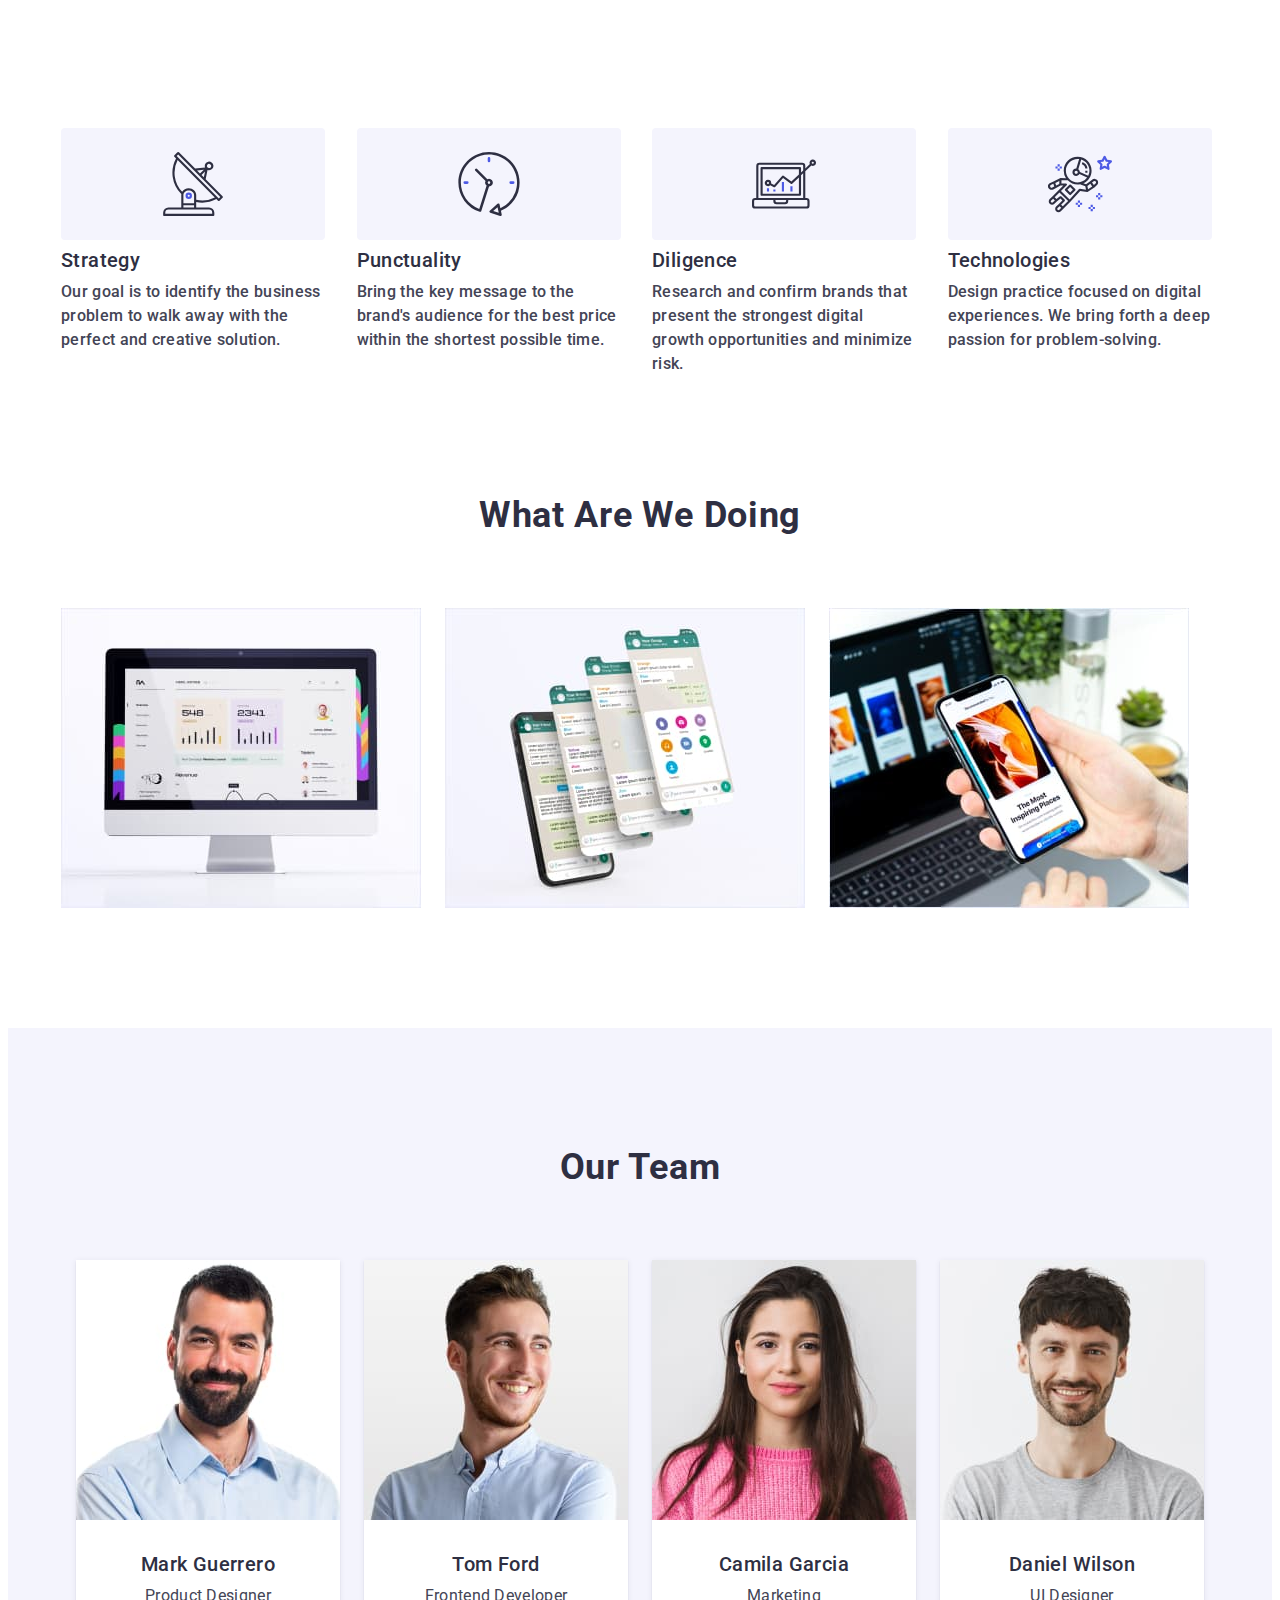
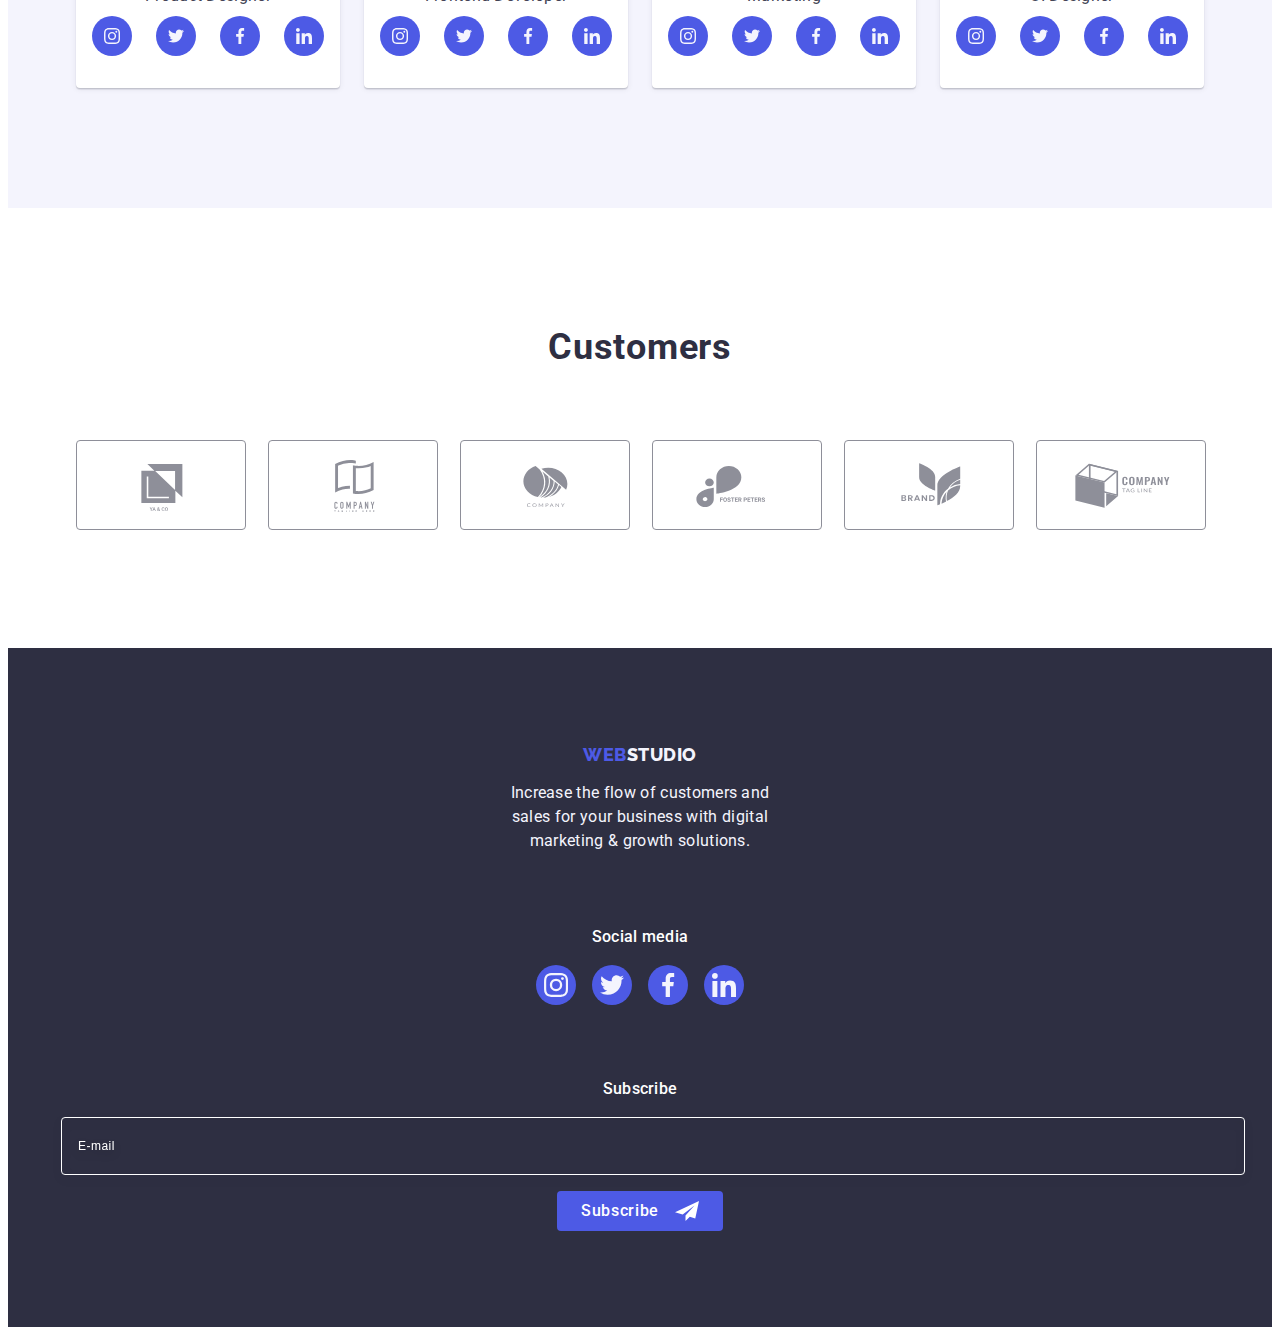
==== commit 5f835848: "02/08/2023" ====
--- a/index.html
+++ b/index.html
@@ -583,12 +583,14 @@
                 placeholder="E-mail"
               />
             </label>
-            <button class="footer-form-btn" type="submit">
-              Subscribe
-              <svg class="footer-btn-icon" width="24" height="24">
-                <use href="./images/icons.svg#icon-frame-3"></use>
-              </svg>
-            </button>
+            <div class="footer-btn">
+              <button class="footer-form-btn" type="submit">
+                Subscribe
+                <svg class="footer-btn-icon" width="24" height="24">
+                  <use href="./images/icons.svg#icon-frame-3"></use>
+                </svg>
+              </button>
+            </div>
           </form>
         </div>
       </div>
--- a/css/styles.css
+++ b/css/styles.css
@@ -256,7 +256,7 @@
   /* font-size: 20px;
   font-weight: 500; */
   font-size: 36px;
- font-weight: 700;
+  font-weight: 700;
   line-height: 1.2;
   letter-spacing: 0.02em;
   margin-bottom: 8px;
@@ -302,7 +302,7 @@
   background-color: #f4f4fd;
   /* padding-bottom: 120px;
   padding-top: 120px; */
-  padding-bottom: 96px; 
+  padding-bottom: 96px;
   padding-top: 96px;
 }
 
@@ -320,7 +320,7 @@
   display: flex;
   flex-wrap: wrap;
   gap: 72px;
-justify-content: center;;
+  justify-content: center;
   /* gap: 24px;
   flex-basis: calc((100% - 72px) / 4); */
 }
@@ -481,19 +481,23 @@
   font-size: var(--text-font-size);
   line-height: 1.5;
   letter-spacing: 0.02em;
-  max-width: 264px;
+  max-width: 268px;
+  margin: 0 auto;
+  margin-bottom: 72px;
+  /* max-width: 264px; */
 }
 
 .bottom-container-social {
-  margin-right: 80px;
+  /* margin-right: 80px; */
 }
 
 .bottom-container {
-  display: flex;
-  align-items: baseline;
+  /* display: flex;
+  align-items: baseline; */
 }
 .bottom-container-item {
-  margin-right: 120px;
+  /* margin-right: 120px; */
+  text-align: center;
 }
 
 .bottom-social-media {
@@ -503,11 +507,14 @@
   line-height: 1.5;
   letter-spacing: 0.02em;
   margin-bottom: 16px;
+  text-align: center;
 }
 
 .bottom-social {
   display: flex;
+  justify-content: center;
   gap: 16px;
+  margin-bottom: 72px;
 }
 
 .bottom-social-link {
@@ -532,13 +539,15 @@
 }
 
 .bottom-email {
-  margin-left: auto;
+  /* margin-left: auto; */
 }
 
 .bottom-form-email {
-  display: flex;
-  gap: 24px;
-}
+  /* display: flex;
+  gap: 24px; */
+  text-align: center;
+}
+
 .bottom-email-text {
   color: var(--primary-white-color);
   font-size: 16px;
@@ -546,20 +555,23 @@
   line-height: 1.5;
   letter-spacing: 0.02em;
   margin-bottom: 16px;
+  text-align: center;
 }
 
 .footer-input {
-  width: 264px;
+  /* width: 264px; */
+  width: 100%;
   height: 40px;
   border-radius: 4px;
   border: 1px solid #fff;
   filter: drop-shadow(0px 4px 4px rgba(0, 0, 0, 0.15));
-  padding-left: 16px;
+  padding: 8px 8px 8px 16px;
   background-color: transparent;
   color: var(--primary-white-color);
   font-size: 12px;
   line-height: 1.5;
   letter-spacing: 0.04em;
+  margin-bottom: 16px;
 }
 
 .footer-input::placeholder {
@@ -597,6 +609,11 @@
 .footer-btn-icon {
   fill: currentColor;
   margin-left: 16px;
+}
+
+.footer-btn {
+  display: flex;
+  justify-content: center;
 }
 
 /** portfolio-navigation-btn */
@@ -957,5 +974,3 @@
   border: none;
   fill: #f4f4fd;
 }
-
-
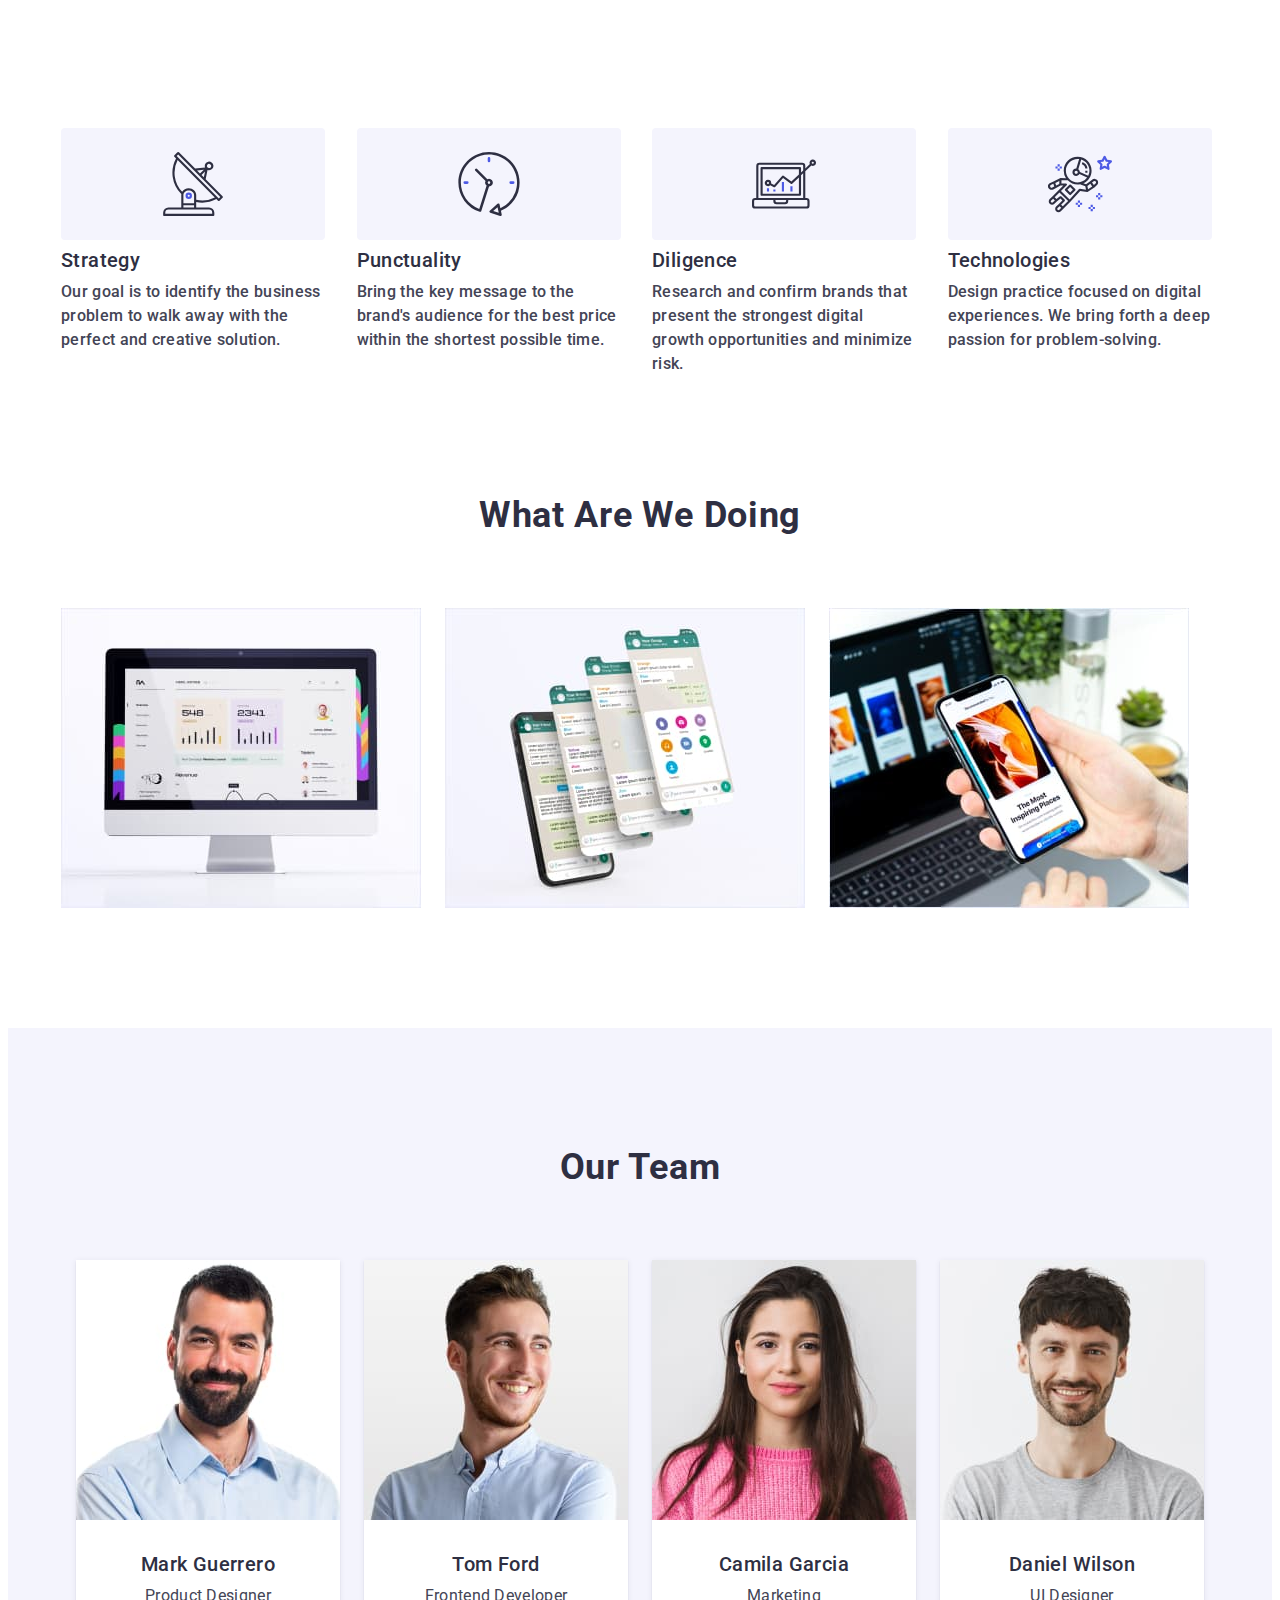
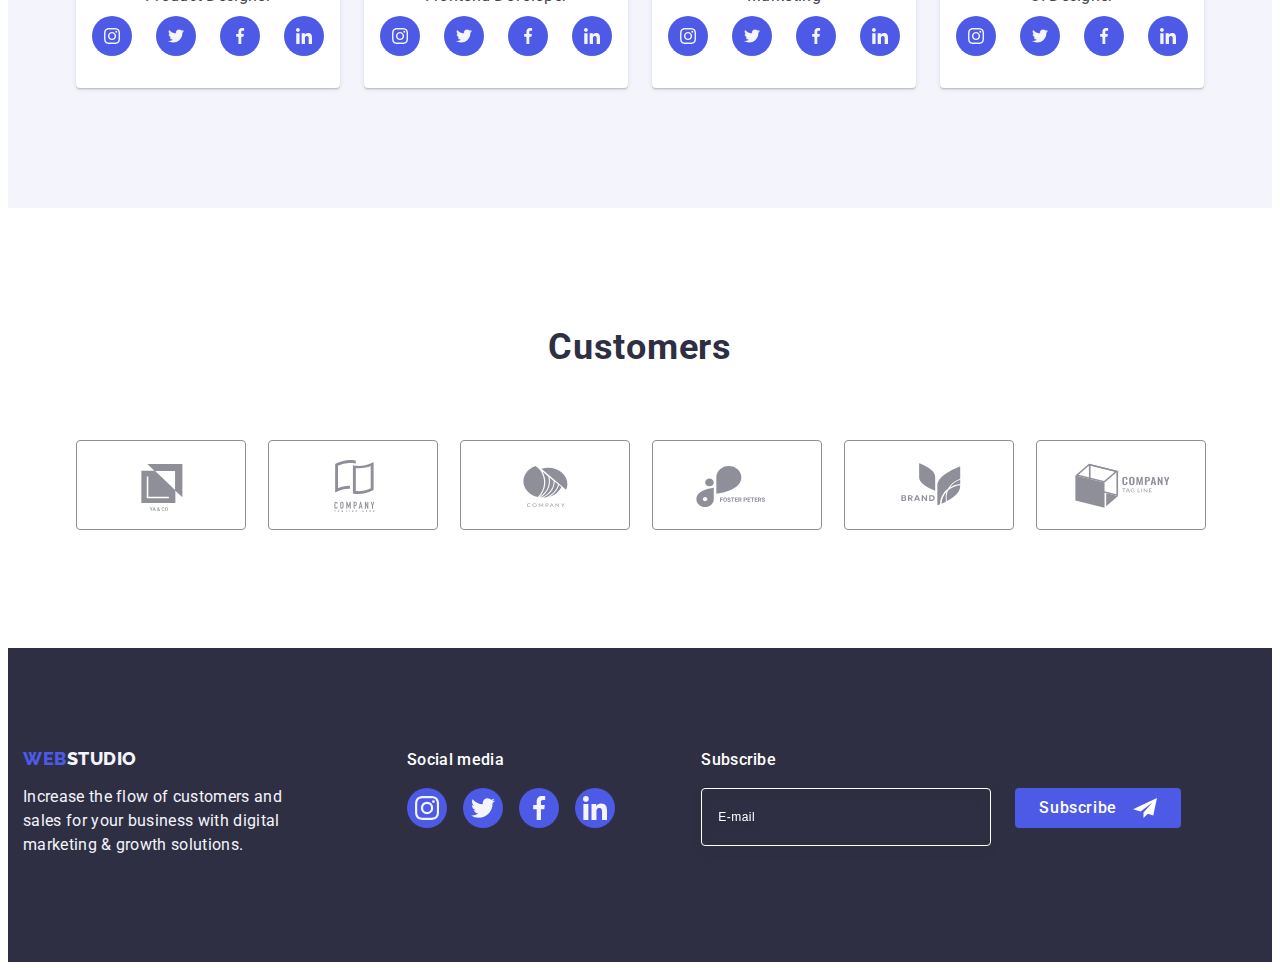
==== commit fdc2f085: "fuflo" ====
--- a/index.html
+++ b/index.html
@@ -512,65 +512,67 @@
     </main>
     <footer class="bottom">
       <div class="container bottom-container">
-        <div class="bottom-container-item">
-          <a class="bottom-logo link" href="./index.html"
-            >Web<span class="bottom-logo-section">Studio</span></a
-          >
-          <p class="bottom-text">
-            Increase the flow of customers and sales for your business with
-            digital marketing & growth solutions.
-          </p>
-        </div>
-        <div class="bottom-container-social">
-          <p class="bottom-social-media">Social media</p>
-          <ul class="list bottom-social">
-            <li class="bottom-social-item">
-              <a
-                class="bottom-social-link"
-                href=""
-                aria-label="instagram"
-                target="_blank"
-                rel="noopener no-referrer"
-              >
-                <svg class="bottom-social-icon" width="24" height="24">
-                  <use href="./images/icons.svg#icon-instagram-1"></use>
-                </svg>
-              </a>
-            </li>
-            <li class="bottom-social-item">
-              <a
-                class="bottom-social-link"
-                href=""
-                aria-label="twitter"
-                target="_blank"
-                rel="noopener no-referrer"
-                ><svg class="bottom-social-icon" width="24" height="24">
-                  <use href="./images/icons.svg#icon-twitter-1"></use></svg
-              ></a>
-            </li>
-            <li class="bottom-social-item">
-              <a
-                class="bottom-social-link"
-                href=""
-                aria-label="facebook"
-                target="_blank"
-                rel="noopener no-referrer"
-                ><svg class="bottom-social-icon" width="24" height="24">
-                  <use href="./images/icons.svg#icon-facebook-1"></use></svg
-              ></a>
-            </li>
-            <li class="bottom-social-item">
-              <a
-                class="bottom-social-link"
-                href=""
-                aria-label="linkedin"
-                target="_blank"
-                rel="noopener no-referrer"
-                ><svg class="bottom-social-icon" width="24" height="24">
-                  <use href="./images/icons.svg#icon-linkedin-1"></use></svg
-              ></a>
-            </li>
-          </ul>
+        <div class="bottom-tablet">
+          <div class="bottom-container-item">
+            <a class="bottom-logo link" href="./index.html"
+              >Web<span class="bottom-logo-section">Studio</span></a
+            >
+            <p class="bottom-text">
+              Increase the flow of customers and sales for your business with
+              digital marketing & growth solutions.
+            </p>
+          </div>
+          <div class="bottom-container-social">
+            <p class="bottom-social-media">Social media</p>
+            <ul class="list bottom-social">
+              <li class="bottom-social-item">
+                <a
+                  class="bottom-social-link"
+                  href=""
+                  aria-label="instagram"
+                  target="_blank"
+                  rel="noopener no-referrer"
+                >
+                  <svg class="bottom-social-icon" width="24" height="24">
+                    <use href="./images/icons.svg#icon-instagram-1"></use>
+                  </svg>
+                </a>
+              </li>
+              <li class="bottom-social-item">
+                <a
+                  class="bottom-social-link"
+                  href=""
+                  aria-label="twitter"
+                  target="_blank"
+                  rel="noopener no-referrer"
+                  ><svg class="bottom-social-icon" width="24" height="24">
+                    <use href="./images/icons.svg#icon-twitter-1"></use></svg
+                ></a>
+              </li>
+              <li class="bottom-social-item">
+                <a
+                  class="bottom-social-link"
+                  href=""
+                  aria-label="facebook"
+                  target="_blank"
+                  rel="noopener no-referrer"
+                  ><svg class="bottom-social-icon" width="24" height="24">
+                    <use href="./images/icons.svg#icon-facebook-1"></use></svg
+                ></a>
+              </li>
+              <li class="bottom-social-item">
+                <a
+                  class="bottom-social-link"
+                  href=""
+                  aria-label="linkedin"
+                  target="_blank"
+                  rel="noopener no-referrer"
+                  ><svg class="bottom-social-icon" width="24" height="24">
+                    <use href="./images/icons.svg#icon-linkedin-1"></use></svg
+                ></a>
+              </li>
+            </ul>
+          </div>
         </div>
         <div class="bottom-email">
           <p class="bottom-email-text">Subscribe</p>
--- a/css/styles.css
+++ b/css/styles.css
@@ -412,7 +412,7 @@
 .custom-list {
   display: flex;
   flex-wrap: wrap;
-  gap: 88px 16px;
+  gap: 72px 16px;
   /* gap: 24px;
   justify-content: center; */
 }
@@ -483,7 +483,6 @@
   letter-spacing: 0.02em;
   max-width: 268px;
   margin: 0 auto;
-  margin-bottom: 72px;
   /* max-width: 264px; */
 }
 
@@ -498,6 +497,7 @@
 .bottom-container-item {
   /* margin-right: 120px; */
   text-align: center;
+  margin-bottom: 72px;
 }
 
 .bottom-social-media {
--- a/css/media.css
+++ b/css/media.css
@@ -1,83 +1,185 @@
 @media screen and (min-width: 428px) {
-  .container {max-width: 426px;}
+  .container {
+    max-width: 426px;
+  }
 }
 
+@media screen and (min-width: 768px) {
+  .container {
+    max-width: 766px;
+  }
 
-@media screen and (min-width: 768px) {
-  .container {max-width: 766px;}
+  .advantages-list {
+    gap: 72px 24px;
+  }
 
-  .advantages-list {gap: 72px 24px;}
+  .advantages-item {
+    width: calc((100% - 24px) / 2);
+  }
 
-  .advantages-item {width: calc((100% - 24px) / 2);}
+  .advantages-subtitle {
+    justify-content: start;
+  }
 
-  .advantages-subtitle {justify-content: start;}
+  .custom-list {
+    gap: 72px 24px;
+    justify-content: center;
+  }
+
+  .custom-item {
+    max-width: 168px;
+  }
+
+  .team-list {
+    gap: 64px 24px;
+    flex-basis: calc((100% - 24px) / 2);
+  }
+
+  .bottom-container {
+    justify-content: start;
+  }
+
+  .bottom-text {
+    max-width: 264px;
+  }
+
+  .bottom-form-email {
+    display: flex;
+    gap: 24px;
+  }
+
+  .footer-input {
+    width: 264px;
+  }
+
+  .bottom-tablet {
+    display: flex;
+    flex-wrap: wrap;
+  }
+
+  .bottom-container-item {
+    margin-right: 24px;
+    text-align: start;
+  }
+
+  .bottom-social-media {
+    text-align: start;
+  }
+
+  .bottom-email-text {
+    text-align: start;
+  }
 }
 
-.custom-list {gap: 72px 24px; justify-content: center;}
+@media screen and (min-width: 1158px) {
+  .container {
+    max-width: 1158px;
+  }
 
-.custom-item {max-width: 168px;}
-
-.team-list {gap: 64px 24px;
-flex-basis: calc((100% - 24px) / 2)}
-
-@media screen and (min-width: 1158px) {
-  .container {max-width: 1158px;}
-
-  .advantages-list {gap: 24px;}
+  .advantages-list {
+    gap: 24px;
+  }
 
   .advantages {
-  padding-top: 120px;
-  padding-bottom: 120px;}
+    padding-top: 120px;
+    padding-bottom: 120px;
+  }
 
-  .advantages-subtitle {font-size: 20px;
-  font-weight: 500;}
+  .advantages-subtitle {
+    font-size: 20px;
+    font-weight: 500;
+  }
 
-  .advantages-item {width: calc((100% - 24px*3) / 4);}
+  .advantages-item {
+    width: calc((100% - 24px * 3) / 4);
+  }
 
-  .advantages-item-text {max-width: 264px;}
+  .advantages-item-text {
+    max-width: 264px;
+  }
 
   .advantages-block {
-  width: 264px;
-  height: 112px;
-  background-color: #f4f4fd;
-  border-radius: 4px;
-  margin-bottom: 8px;
-  display: flex;
-  align-items: center;
-  justify-content: center;}
+    width: 264px;
+    height: 112px;
+    background-color: #f4f4fd;
+    border-radius: 4px;
+    margin-bottom: 8px;
+    display: flex;
+    align-items: center;
+    justify-content: center;
+  }
 
+  .portfolio {
+    padding-bottom: 120px;
+    display: block;
+  }
+  .portfolio-title {
+    text-align: center;
+    color: #2e2f42;
+    font-size: var(--header-font-size);
+    font-weight: 700;
+    line-height: 1.11;
+    letter-spacing: 0.02em;
+    text-transform: capitalize;
+    margin-bottom: 72px;
+    display: block;
+  }
 
-.portfolio {
-  padding-bottom: 120px;
-  display: block;
+  .portfolio-list {
+    display: flex;
+    gap: 24px;
+    flex-basis: calc((100% - 48px) / 3);
+  }
+
+  .custom {
+    padding-top: 120px;
+    padding-bottom: 120px;
+  }
+
+  .custom-list {
+    gap: 24px;
+  }
+
+  .team {
+    padding-bottom: 120px;
+    padding-top: 120px;
+  }
+
+  .team-list {
+    gap: 24px;
+    flex-basis: calc((100% - 72px) / 4);
+  }
+
+  .bottom {
+    padding-top: 100px;
+    padding-bottom: 100px;
+  }
+
+  .bottom-container {
+    display: flex;
+    align-items: baseline;
+    margin-left: 0;
+  }
+
+  .bottom-container-social {
+    margin-right: 80px;
+  }
+
+  .bottom-container-item {
+    margin-bottom: 0;
+    margin-right: 120px;
+  }
+
+  .bottom-social {
+    margin-bottom: 0;
+  }
+
+  .bottom-email {
+    margin-left: auto;
+  }
+
+  .bottom-form-email {
+    display: flex;
+    gap: 24px;
+  }
 }
-.portfolio-title {
-  text-align: center;
-  color: #2e2f42;
-  font-size: var(--header-font-size);
-  font-weight: 700;
-  line-height: 1.11;
-  letter-spacing: 0.02em;
-  text-transform: capitalize;
-  margin-bottom: 72px;
-  display: block;
-}
-
-.portfolio-list {
-  display: flex;
-  gap: 24px;
-  flex-basis: calc((100% - 48px) / 3);
-}
-
-.custom {padding-top: 120px;
-  padding-bottom: 120px; }
-}
-
-.custom-list {gap: 24px;}
-
-.team {
-  padding-bottom: 120px;
-  padding-top: 120px;}
-
-.team-list {gap: 24px;
-flex-basis: calc((100% - 72px) / 4)}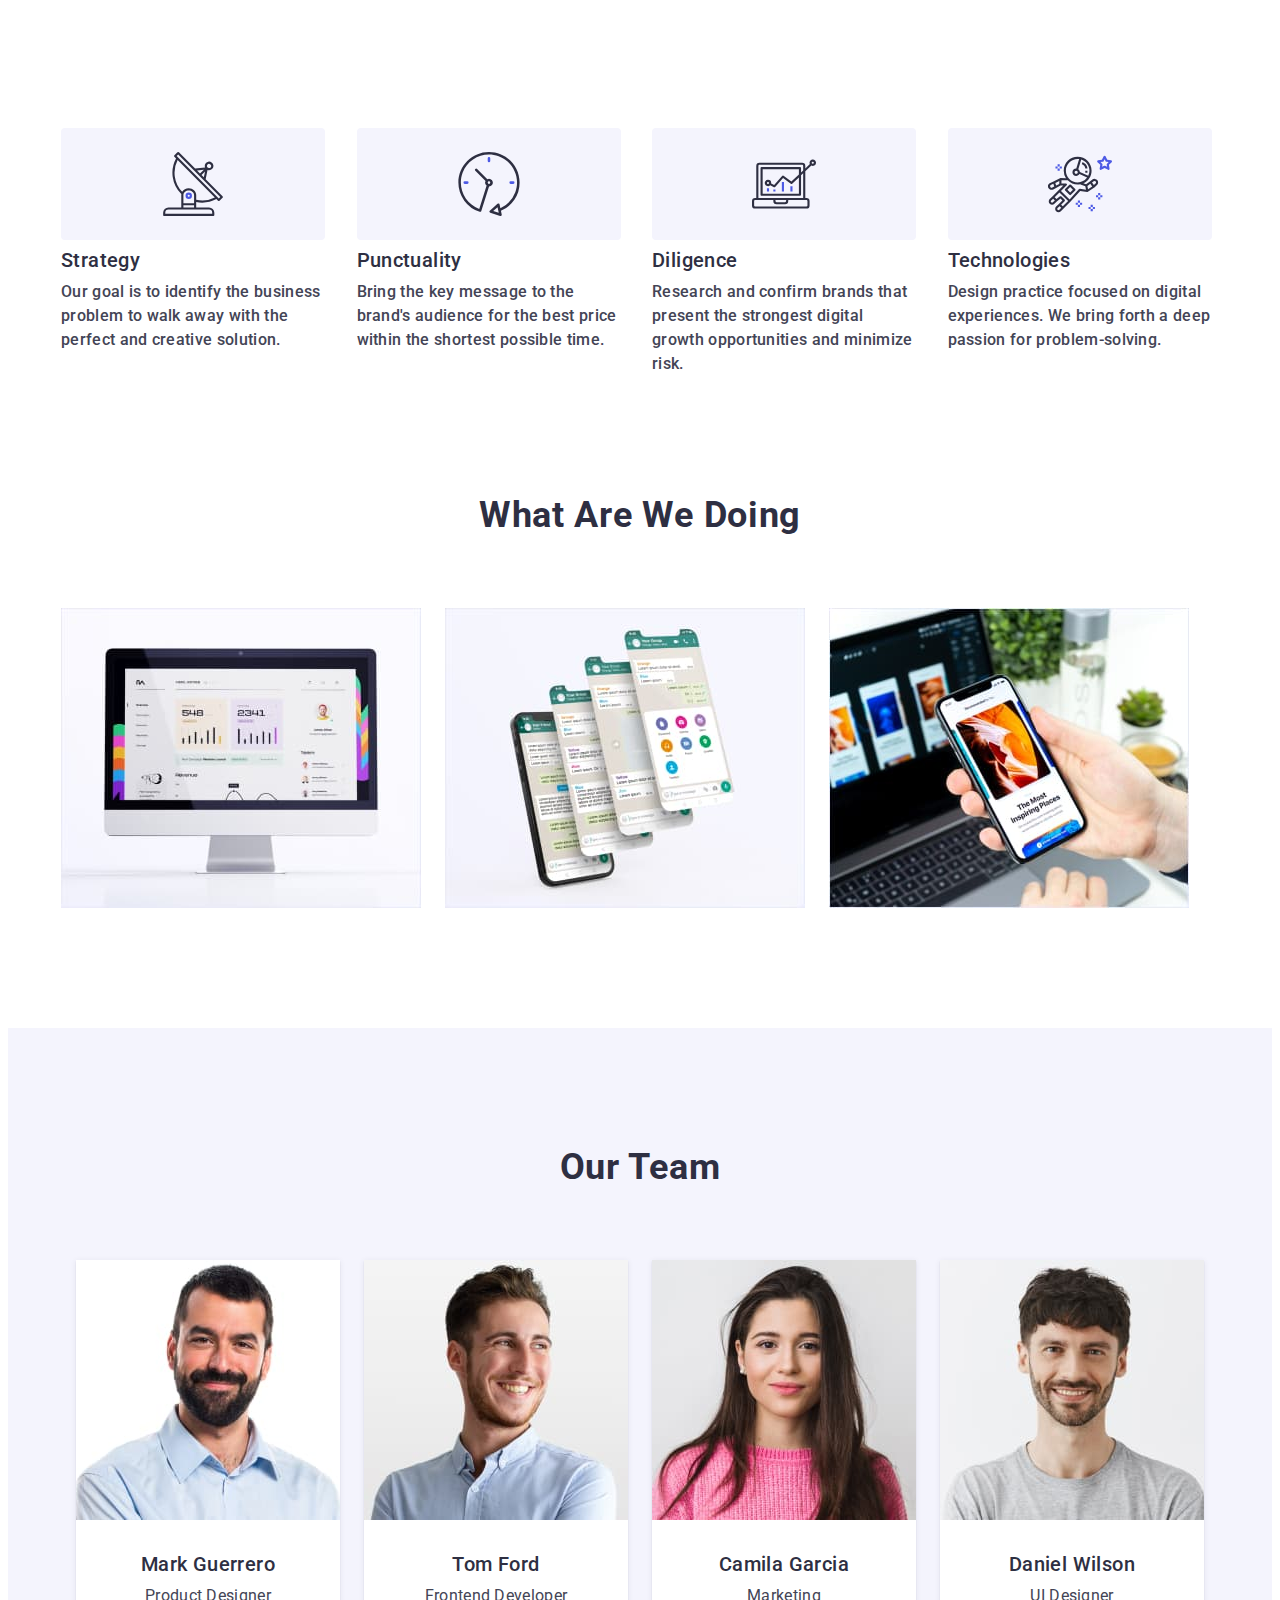
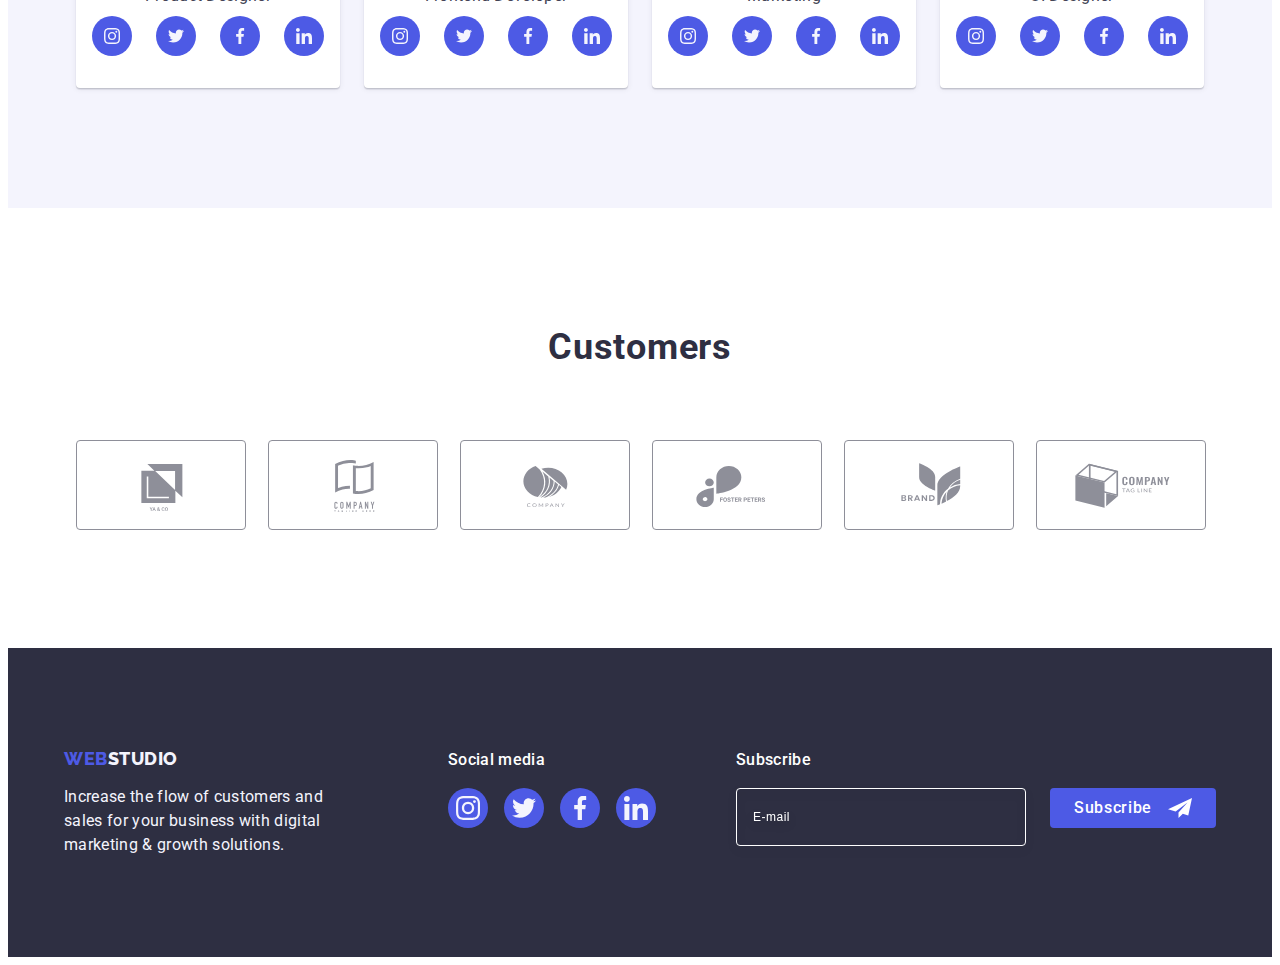
==== commit bacfc6fb: "03/08/2023" ====
--- a/index.html
+++ b/index.html
@@ -512,67 +512,65 @@
     </main>
     <footer class="bottom">
       <div class="container bottom-container">
-        <div class="bottom-tablet">
-          <div class="bottom-container-item">
-            <a class="bottom-logo link" href="./index.html"
-              >Web<span class="bottom-logo-section">Studio</span></a
-            >
-            <p class="bottom-text">
-              Increase the flow of customers and sales for your business with
-              digital marketing & growth solutions.
-            </p>
-          </div>
-          <div class="bottom-container-social">
-            <p class="bottom-social-media">Social media</p>
-            <ul class="list bottom-social">
-              <li class="bottom-social-item">
-                <a
-                  class="bottom-social-link"
-                  href=""
-                  aria-label="instagram"
-                  target="_blank"
-                  rel="noopener no-referrer"
-                >
-                  <svg class="bottom-social-icon" width="24" height="24">
-                    <use href="./images/icons.svg#icon-instagram-1"></use>
-                  </svg>
-                </a>
-              </li>
-              <li class="bottom-social-item">
-                <a
-                  class="bottom-social-link"
-                  href=""
-                  aria-label="twitter"
-                  target="_blank"
-                  rel="noopener no-referrer"
-                  ><svg class="bottom-social-icon" width="24" height="24">
-                    <use href="./images/icons.svg#icon-twitter-1"></use></svg
-                ></a>
-              </li>
-              <li class="bottom-social-item">
-                <a
-                  class="bottom-social-link"
-                  href=""
-                  aria-label="facebook"
-                  target="_blank"
-                  rel="noopener no-referrer"
-                  ><svg class="bottom-social-icon" width="24" height="24">
-                    <use href="./images/icons.svg#icon-facebook-1"></use></svg
-                ></a>
-              </li>
-              <li class="bottom-social-item">
-                <a
-                  class="bottom-social-link"
-                  href=""
-                  aria-label="linkedin"
-                  target="_blank"
-                  rel="noopener no-referrer"
-                  ><svg class="bottom-social-icon" width="24" height="24">
-                    <use href="./images/icons.svg#icon-linkedin-1"></use></svg
-                ></a>
-              </li>
-            </ul>
-          </div>
+        <div class="bottom-container-item">
+          <a class="bottom-logo link" href="./index.html"
+            >Web<span class="bottom-logo-section">Studio</span></a
+          >
+          <p class="bottom-text">
+            Increase the flow of customers and sales for your business with
+            digital marketing & growth solutions.
+          </p>
+        </div>
+        <div class="bottom-container-social">
+          <p class="bottom-social-media">Social media</p>
+          <ul class="list bottom-social">
+            <li class="bottom-social-item">
+              <a
+                class="bottom-social-link"
+                href=""
+                aria-label="instagram"
+                target="_blank"
+                rel="noopener no-referrer"
+              >
+                <svg class="bottom-social-icon" width="24" height="24">
+                  <use href="./images/icons.svg#icon-instagram-1"></use>
+                </svg>
+              </a>
+            </li>
+            <li class="bottom-social-item">
+              <a
+                class="bottom-social-link"
+                href=""
+                aria-label="twitter"
+                target="_blank"
+                rel="noopener no-referrer"
+                ><svg class="bottom-social-icon" width="24" height="24">
+                  <use href="./images/icons.svg#icon-twitter-1"></use></svg
+              ></a>
+            </li>
+            <li class="bottom-social-item">
+              <a
+                class="bottom-social-link"
+                href=""
+                aria-label="facebook"
+                target="_blank"
+                rel="noopener no-referrer"
+                ><svg class="bottom-social-icon" width="24" height="24">
+                  <use href="./images/icons.svg#icon-facebook-1"></use></svg
+              ></a>
+            </li>
+            <li class="bottom-social-item">
+              <a
+                class="bottom-social-link"
+                href=""
+                aria-label="linkedin"
+                target="_blank"
+                rel="noopener no-referrer"
+                ><svg class="bottom-social-icon" width="24" height="24">
+                  <use href="./images/icons.svg#icon-linkedin-1"></use></svg
+              ></a>
+            </li>
+          </ul>
         </div>
         <div class="bottom-email">
           <p class="bottom-email-text">Subscribe</p>
--- a/css/styles.css
+++ b/css/styles.css
@@ -412,7 +412,7 @@
 .custom-list {
   display: flex;
   flex-wrap: wrap;
-  gap: 72px 16px;
+  gap: 88px 16px;
   /* gap: 24px;
   justify-content: center; */
 }
@@ -491,13 +491,14 @@
 }
 
 .bottom-container {
-  /* display: flex;
-  align-items: baseline; */
+  display: flex;
+  flex-direction: column;
+  gap: 72px;
+  /* align-items: baseline; */
 }
 .bottom-container-item {
   /* margin-right: 120px; */
   text-align: center;
-  margin-bottom: 72px;
 }
 
 .bottom-social-media {
@@ -514,7 +515,6 @@
   display: flex;
   justify-content: center;
   gap: 16px;
-  margin-bottom: 72px;
 }
 
 .bottom-social-link {
@@ -543,9 +543,10 @@
 }
 
 .bottom-form-email {
-  /* display: flex;
-  gap: 24px; */
-  text-align: center;
+  display: flex;
+  flex-direction: column;
+  gap: 16px;
+  /* gap: 24px; */
 }
 
 .bottom-email-text {
@@ -571,7 +572,6 @@
   font-size: 12px;
   line-height: 1.5;
   letter-spacing: 0.04em;
-  margin-bottom: 16px;
 }
 
 .footer-input::placeholder {
--- a/css/media.css
+++ b/css/media.css
@@ -35,38 +35,34 @@
     flex-basis: calc((100% - 24px) / 2);
   }
 
-  .bottom-container {
-    justify-content: start;
-  }
-
   .bottom-text {
     max-width: 264px;
   }
 
+  .bottom-container {
+    flex-direction: row;
+    flex-wrap: wrap;
+    justify-content: center;
+    gap: 72px 24px;
+  }
+
+  .bottom-container-item {
+    text-align: start;
+  }
+
   .bottom-form-email {
-    display: flex;
-    gap: 24px;
+    flex-direction: row;
   }
 
   .footer-input {
     width: 264px;
   }
 
-  .bottom-tablet {
-    display: flex;
-    flex-wrap: wrap;
-  }
-
-  .bottom-container-item {
-    margin-right: 24px;
-    text-align: start;
+  .bottom-email-text {
+    text-align: left;
   }
 
   .bottom-social-media {
-    text-align: start;
-  }
-
-  .bottom-email-text {
     text-align: start;
   }
 }
@@ -155,31 +151,21 @@
     padding-bottom: 100px;
   }
 
-  .bottom-container {
-    display: flex;
-    align-items: baseline;
-    margin-left: 0;
-  }
-
   .bottom-container-social {
     margin-right: 80px;
   }
 
+  .bottom-container {
+    flex-wrap: nowrap;
+    align-items: baseline;
+    gap: 0;
+  }
+
   .bottom-container-item {
-    margin-bottom: 0;
     margin-right: 120px;
   }
 
-  .bottom-social {
-    margin-bottom: 0;
-  }
-
-  .bottom-email {
-    margin-left: auto;
-  }
-
   .bottom-form-email {
-    display: flex;
     gap: 24px;
   }
 }
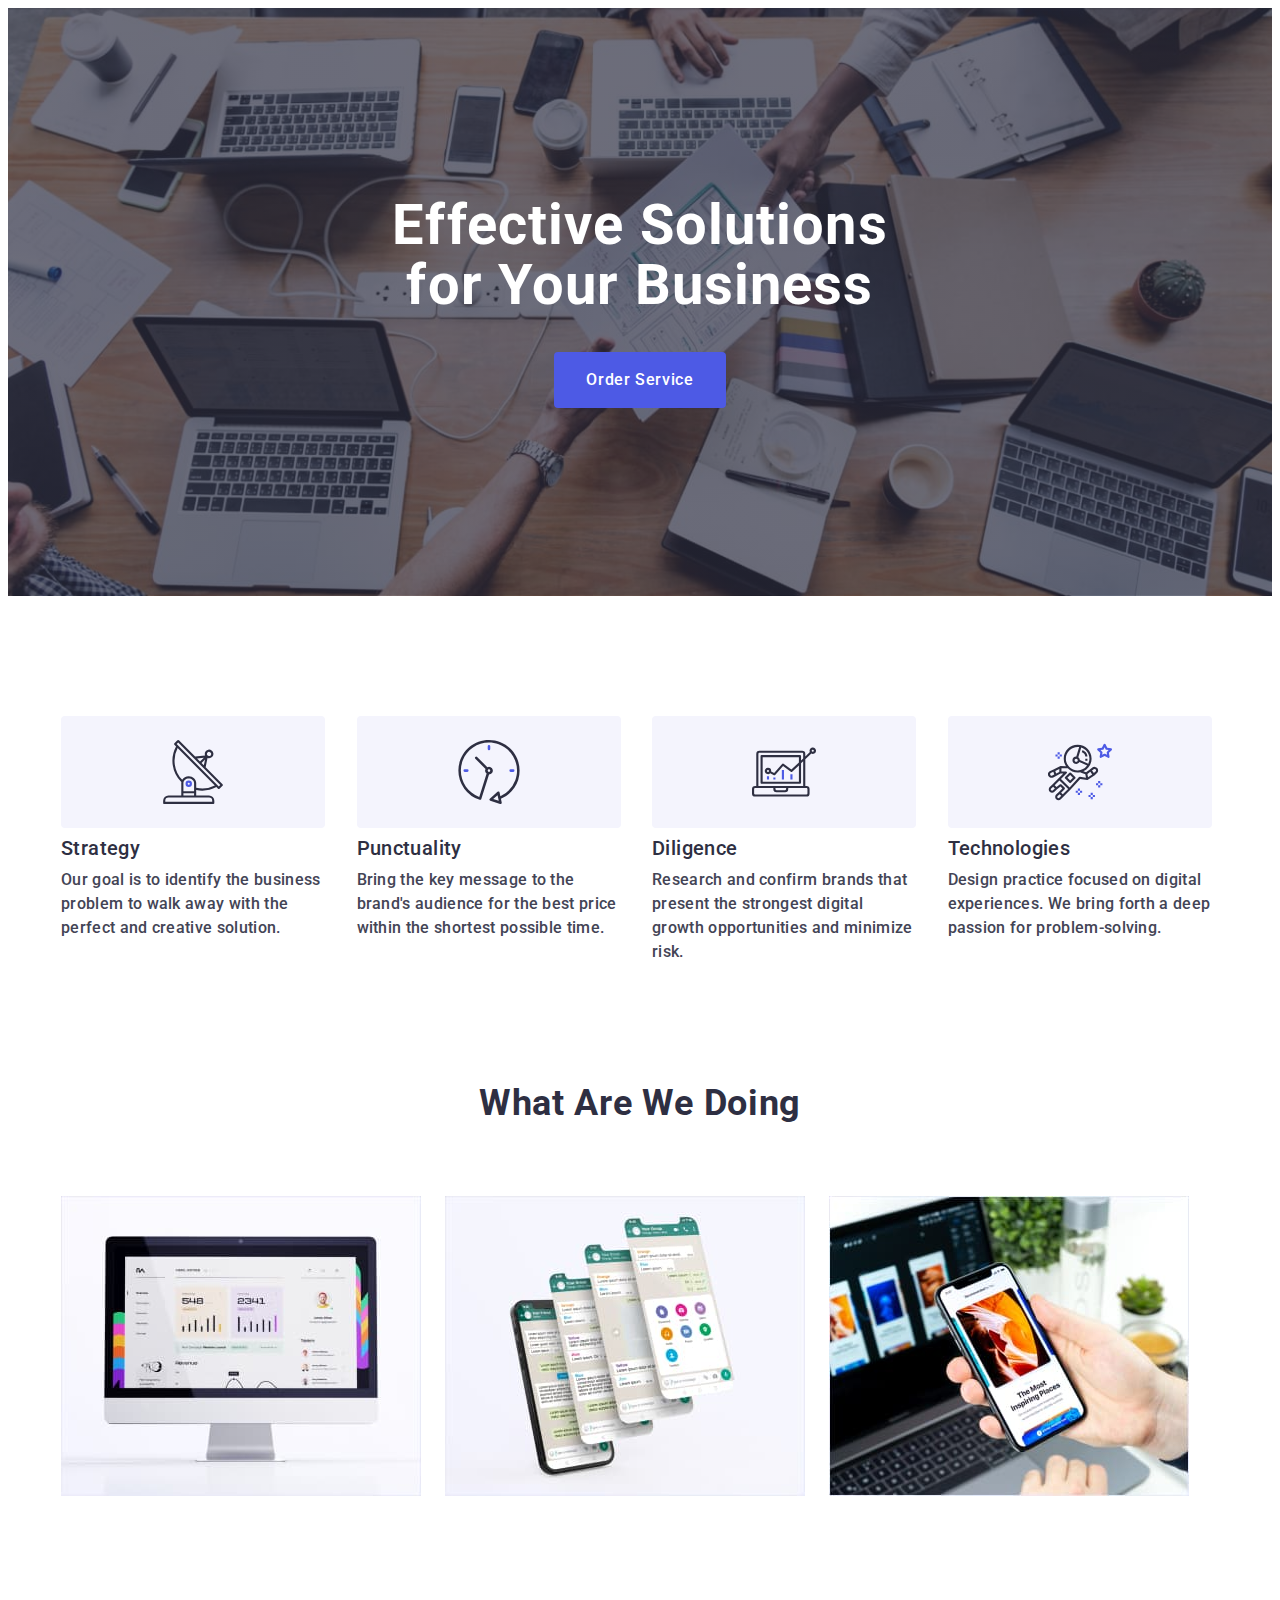
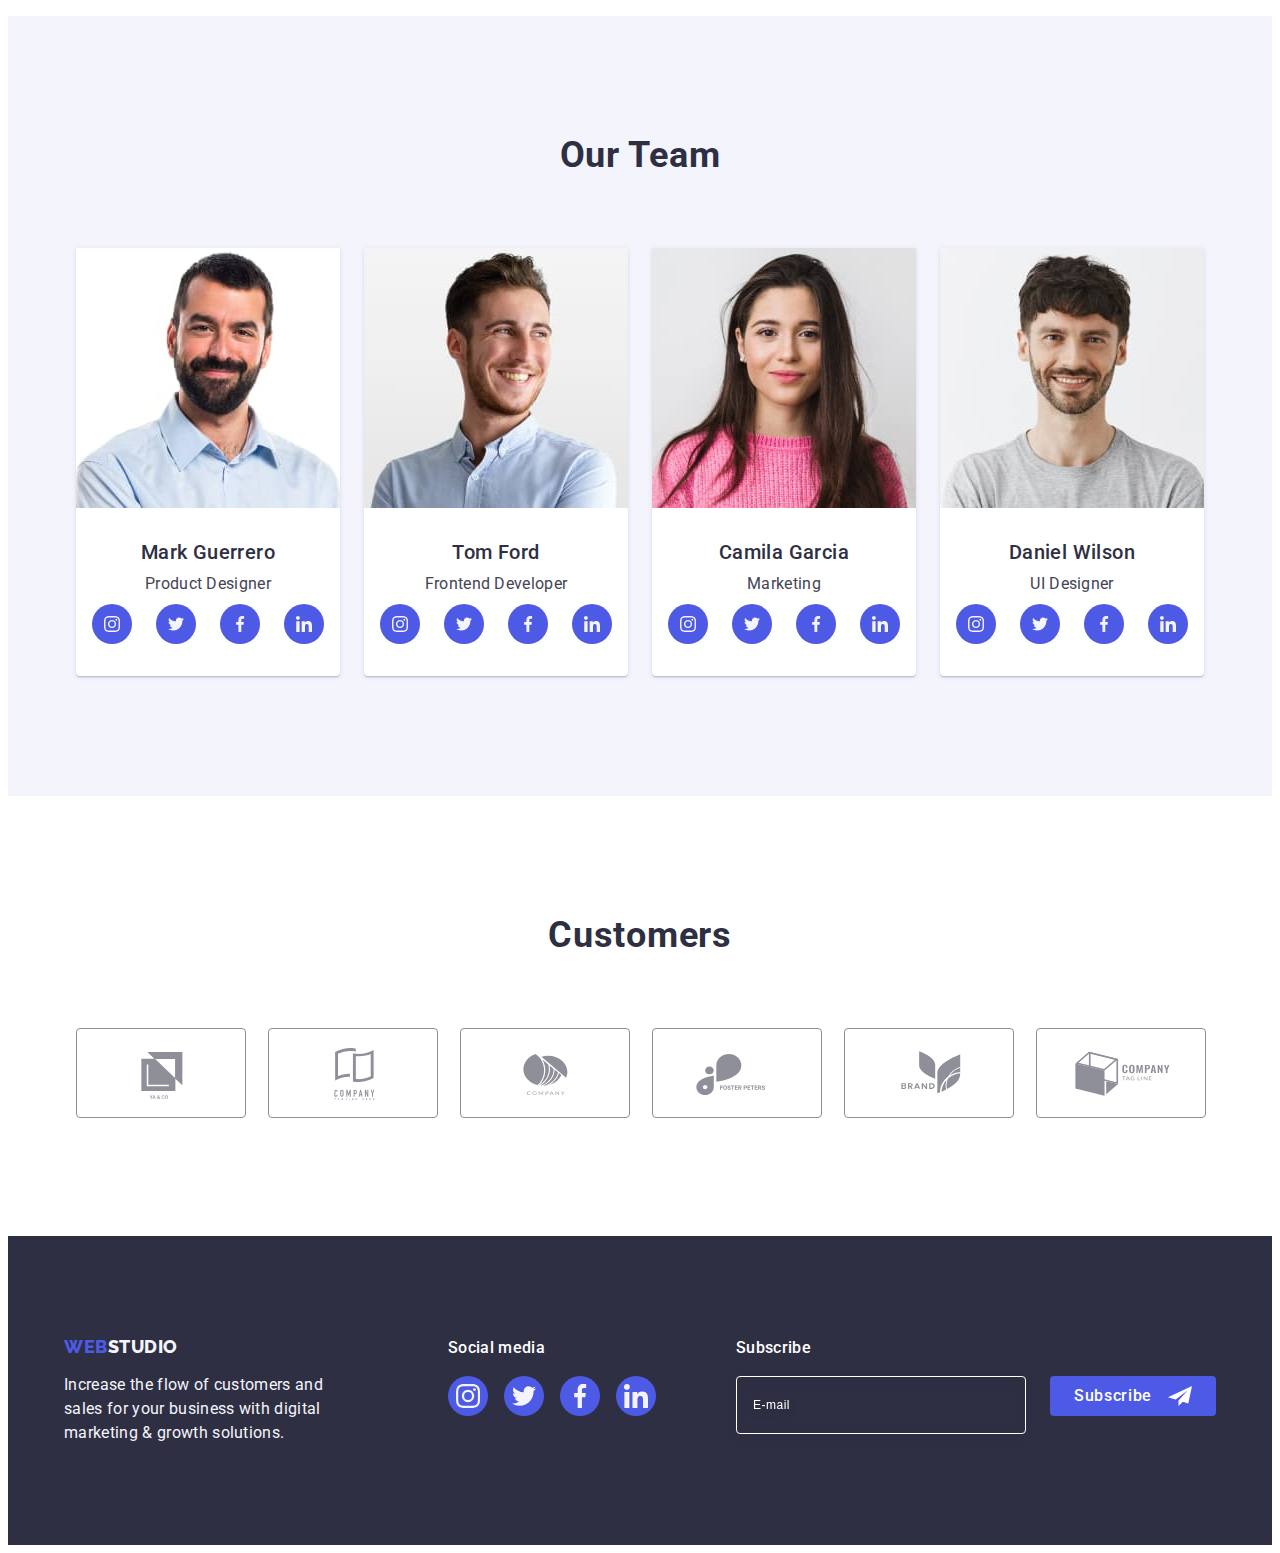
==== commit eddba493: "04/08/23" ====
--- a/index.html
+++ b/index.html
@@ -74,14 +74,14 @@
     </header> -->
     <main>
       <!--main phrase-->
-      <!-- <section class="quote">
+      <section class="quote">
         <div class="container quote-container">
           <h1 class="quote-title">Effective Solutions for Your Business</h1>
           <button class="quote-button" type="button" data-modal-open>
             Order Service
           </button>
         </div>
-      </section> -->
+      </section>
       <!--advantages-->
       <section class="advantages">
         <div class="advantages-container container">
@@ -145,6 +145,7 @@
           <ul class="portfolio-list list">
             <li class="portfolio-item">
               <img
+                srcset="./images/img1.jpg 1x, ./images/img-2x.jpg 2x"
                 src="./images/img1.jpg"
                 alt="statistical graphs on the monitor"
                 width="360"
@@ -153,6 +154,7 @@
             </li>
             <li class="portfolio-item">
               <img
+                srcset="./images/img2.jpg 1x, ./images/img2-2x.jpg 2x"
                 src="./images/img2.jpg"
                 alt="an application with a messenger function"
                 width="360"
@@ -161,6 +163,7 @@
             </li>
             <li class="portfolio-item">
               <img
+                srcset="./images/img3.jpg 1x, ./images/img3-2x.jpg 2x"
                 src="./images/img3.jpg"
                 alt="adaptation for different devices"
                 width="360"
@@ -177,6 +180,7 @@
           <ul class="team-list list">
             <li class="team-item">
               <img
+                srcset="./images/photo.jpg 1x, ./images/photo-2x-min.jpg 2x"
                 src="./images/photo.jpg"
                 alt="Mark Guerrero"
                 width="264"
@@ -243,6 +247,7 @@
             </li>
             <li class="team-item">
               <img
+                srcset="./images/photo1.jpg 1x, ./images/photo1-2x-min.jpg 2x"
                 src="./images/photo1.jpg"
                 alt="Tom Ford"
                 width="264"
@@ -309,6 +314,7 @@
             </li>
             <li class="team-item">
               <img
+                srcset="./images/photo2.jpg 1x, ./images/photo2-2x-min.jpg 2x"
                 src="./images/photo2.jpg"
                 alt="Camila Garcia"
                 width="264"
@@ -375,6 +381,7 @@
             </li>
             <li class="team-item">
               <img
+                srcset="./images/photo3.jpg 1x, ./images/photo3-2x-min.jpg 2x"
                 src="./images/photo3.jpg"
                 alt="Daniel Wilson"
                 width="264"
--- a/css/styles.css
+++ b/css/styles.css
@@ -175,13 +175,14 @@
 
 .quote {
   max-width: 1440px;
-  padding: 188px 0;
+  /* padding: 188px 0; */
+  padding: 112px 0;
   background-color: #2e2f42;
   background-image: linear-gradient(
       rgba(46, 47, 66, 0.7),
       rgba(46, 47, 66, 0.7)
     ),
-    url(../images/people-office.jpg);
+    url(../images/people-office-mob.jpg);
   background-repeat: no-repeat;
   background-position: center;
   background-size: cover;
@@ -189,16 +190,32 @@
   margin: auto;
 }
 
+@media (min-device-pixel-ratio: 2),
+  (min-resolution: 192dpi),
+  (min-resolution: 2dppx) {
+  .quote {
+    background-image: linear-gradient(
+        rgba(46, 47, 66, 0.7),
+        rgba(46, 47, 66, 0.7)
+      ),
+      url(../images/people-office-mob-2x.jpg);
+  }
+}
+
 .quote-title {
   color: var(--primary-white-color);
   text-align: center;
-  font-size: 56px;
+  /* font-size: 56px; */
+  font-size: 36px;
   font-weight: 700;
-  line-height: 1.07;
-  letter-spacing: 0.02em;
-  max-width: 496px;
+  line-height: 1.11;
+  /* line-height: 1.07; */
+  letter-spacing: 0.02em;
+  max-width: 320px;
+  /* max-width: 496px; */
   margin: 0 auto;
-  margin-bottom: 48px;
+  margin-bottom: 72px;
+  /* margin-bottom: 48px; */
   align-items: center;
 }
 .quote-button {
--- a/css/media.css
+++ b/css/media.css
@@ -7,6 +7,33 @@
 @media screen and (min-width: 768px) {
   .container {
     max-width: 766px;
+  }
+
+  .quote {
+    background-image: linear-gradient(
+        rgba(46, 47, 66, 0.7),
+        rgba(46, 47, 66, 0.7)
+      ),
+      url(../images/people-office-tab.jpg);
+  }
+
+  @media (min-device-pixel-ratio: 2),
+    (min-resolution: 192dpi),
+    (min-resolution: 2dppx) {
+    .quote {
+      background-image: linear-gradient(
+          rgba(46, 47, 66, 0.7),
+          rgba(46, 47, 66, 0.7)
+        ),
+        url(../images/people-office-tab-2x.jpg);
+    }
+  }
+
+  .quote-title {
+    font-size: 56px;
+    line-height: 1.07;
+    max-width: 496px;
+    margin-bottom: 36px;
   }
 
   .advantages-list {
@@ -70,6 +97,27 @@
 @media screen and (min-width: 1158px) {
   .container {
     max-width: 1158px;
+  }
+
+  .quote {
+    padding: 188px 0;
+    background-image: linear-gradient(
+        rgba(46, 47, 66, 0.7),
+        rgba(46, 47, 66, 0.7)
+      ),
+      url(../images/people-office.jpg);
+  }
+
+  @media (min-device-pixel-ratio: 2),
+    (min-resolution: 192dpi),
+    (min-resolution: 2dppx) {
+    .quote {
+      background-image: linear-gradient(
+          rgba(46, 47, 66, 0.7),
+          rgba(46, 47, 66, 0.7)
+        ),
+        url(../images/people-office-2x.jpg);
+    }
   }
 
   .advantages-list {
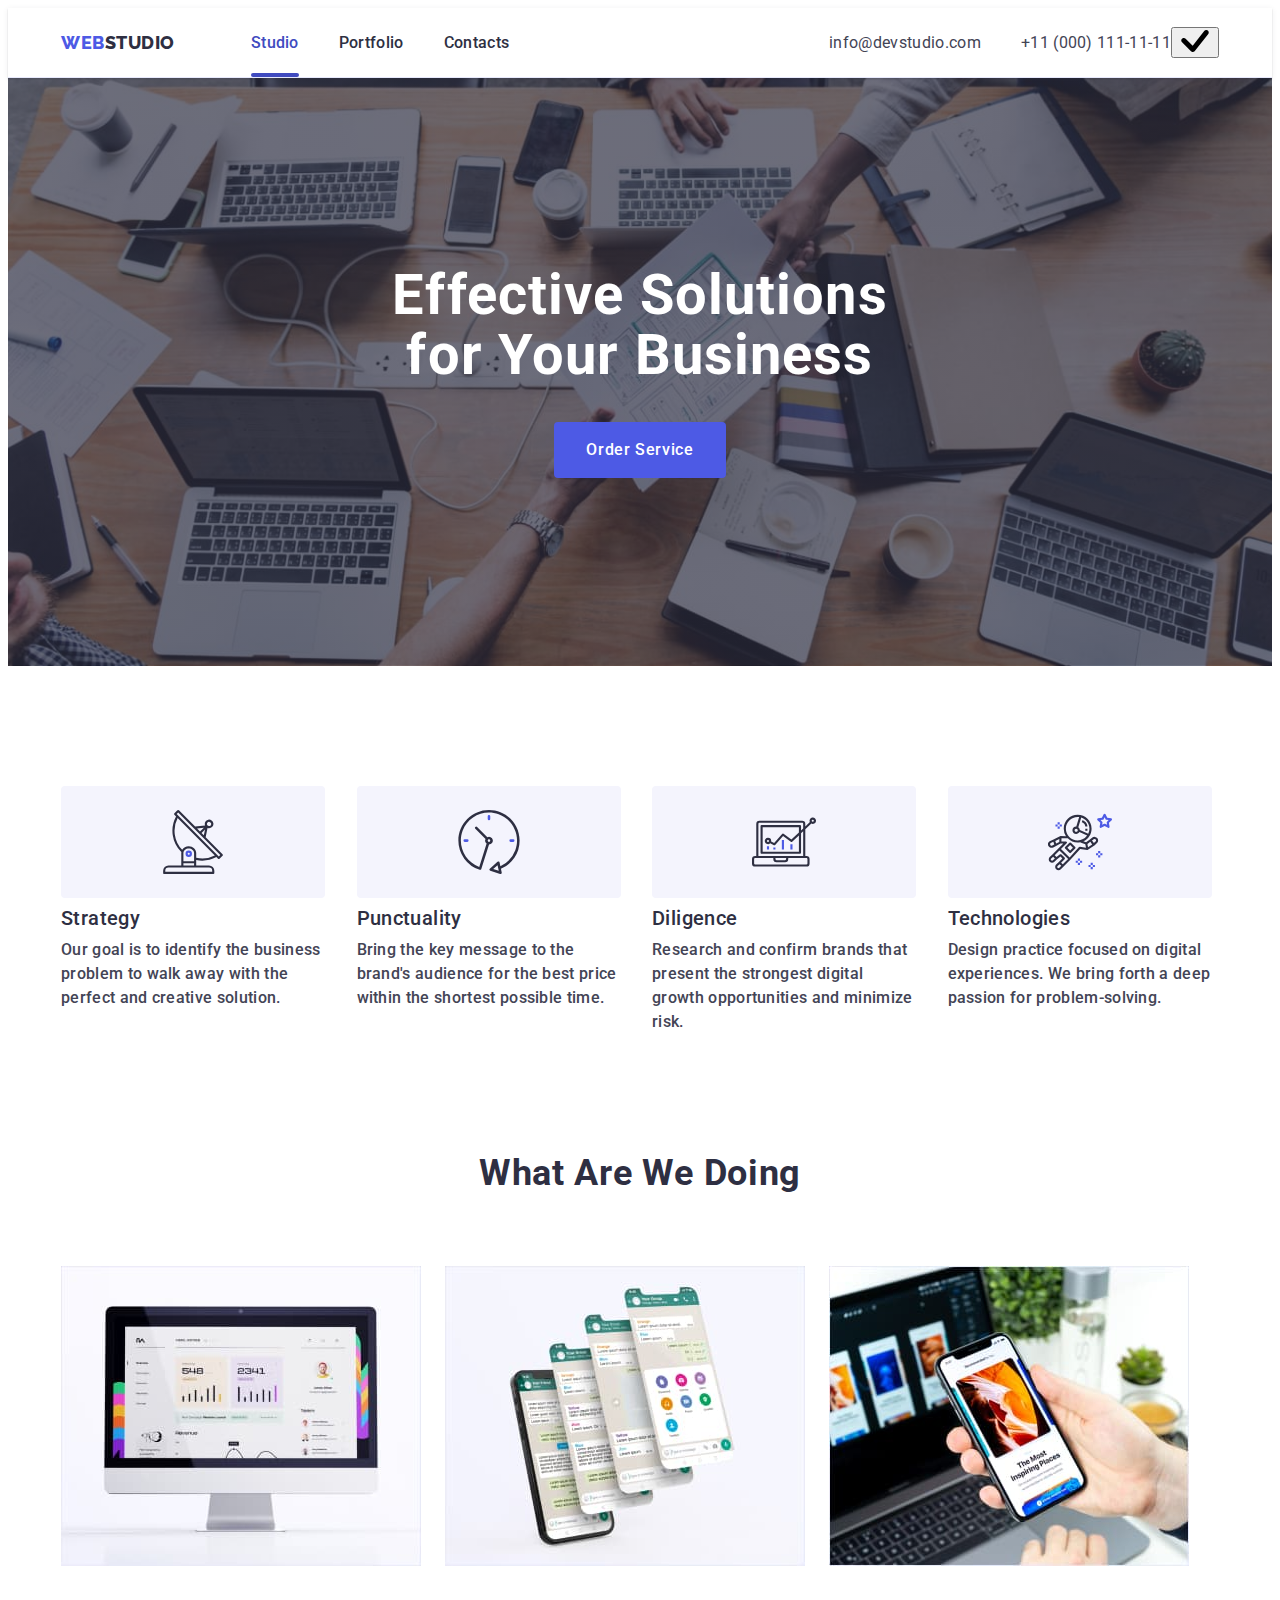
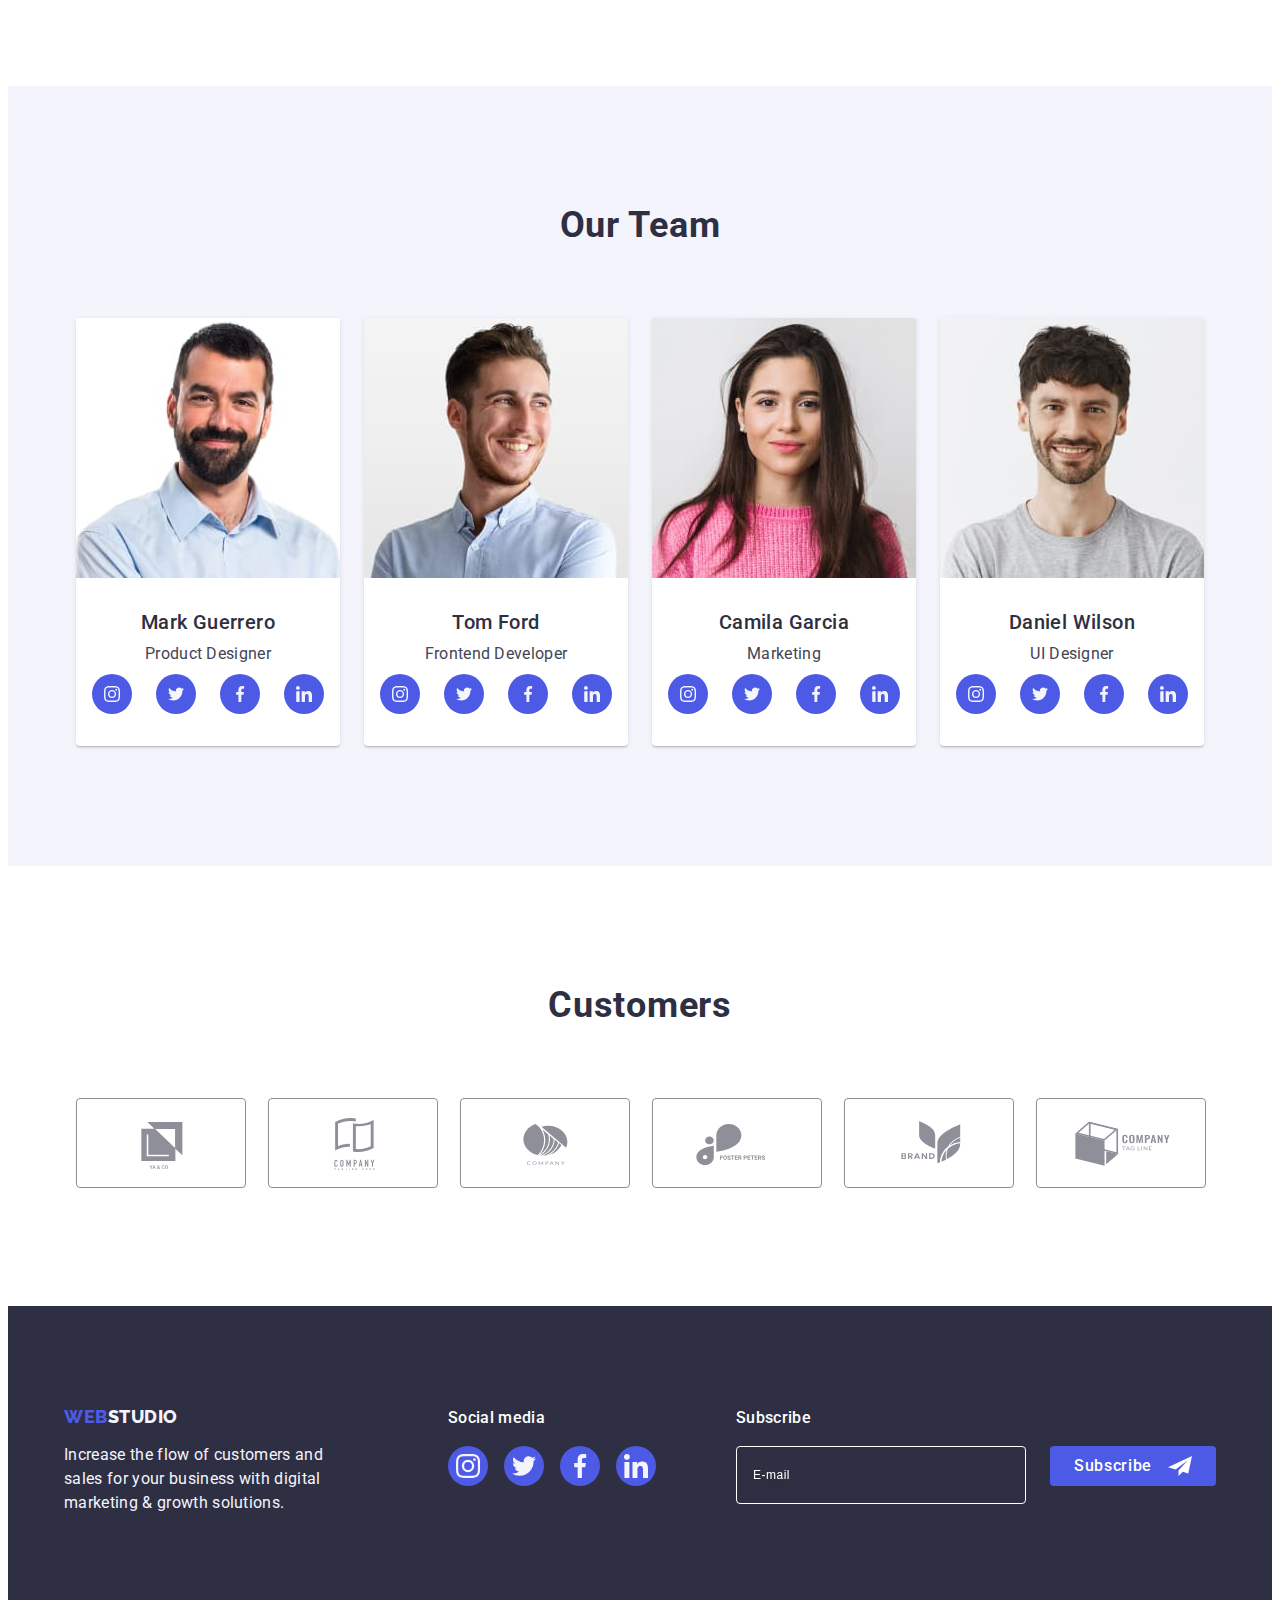
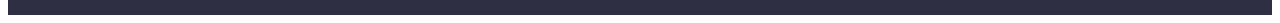
==== commit 2fd768e7: "05/08/23" ====
--- a/index.html
+++ b/index.html
@@ -23,7 +23,7 @@
     <title>Wed Studio</title>
   </head>
   <body>
-    <!-- <header class="header">
+    <header class="header">
       <div class="container header-container">
         <nav class="header-navigation">
           <a class="logo link" href="./index.html"
@@ -70,8 +70,13 @@
             </li>
           </ul>
         </address>
+        <button class="menu-open-btn" type="button">
+          <svg class="header-icon-svg" width="32" height="22">
+            <use href="./images/icons.svg#icon-checkbox"></use>
+          </svg>
+        </button>
       </div>
-    </header> -->
+    </header>
     <main>
       <!--main phrase-->
       <section class="quote">
--- a/css/styles.css
+++ b/css/styles.css
@@ -102,28 +102,6 @@
   color: var(--primary-black-color);
 }
 
-.content {
-  display: flex;
-  gap: 40px;
-}
-
-.content-list {
-  position: relative;
-  width: 100%;
-  height: 100%;
-  color: #404bbf;
-}
-
-.content-item-log .current::after {
-  content: "";
-  width: 100%;
-  height: 4px;
-  border-radius: 2px;
-  background: #404bbf;
-  position: absolute;
-  left: 0;
-  bottom: -1px;
-}
 .header-navigation {
   display: flex;
   align-items: center;
@@ -131,45 +109,9 @@
   /*flex-grow: 1;*/
 }
 
+.content,
 .contacts-list {
-  display: flex;
-  align-items: center;
-  gap: 40px;
-}
-.content-list {
-  color: var(--primary-black-color);
-  font-size: var(--text-font-size);
-  font-weight: 500;
-  line-height: 1.5;
-  letter-spacing: 0.02em;
-  padding: 24px 0;
-  transition: color 250ms cubic-bezier(0.4, 0, 0.2, 1);
-}
-
-.content-list:hover,
-.content-list:focus {
-  text-decoration: underline;
-  color: #404bbf;
-}
-.content-list:active {
-  color: #404bbf;
-}
-
-.current {
-  color: #404bbf;
-}
-
-.contacts-list-item {
-  color: var(--secondary-text-color);
-  font-size: var(--text-font-size);
-  line-height: 1.5;
-  letter-spacing: 0.02em;
-  padding: 24px 0;
-  transition: color 250ms cubic-bezier(0.4, 0, 0.2, 1);
-}
-.contacts-list-item:hover,
-.contacts-list-item:focus {
-  color: #404bbf;
+  display: none;
 }
 /** main-section-title */
 
--- a/css/media.css
+++ b/css/media.css
@@ -7,6 +7,70 @@
 @media screen and (min-width: 768px) {
   .container {
     max-width: 766px;
+  }
+
+  .content {
+    display: flex;
+    gap: 40px;
+  }
+
+  .content-list {
+    position: relative;
+    width: 100%;
+    height: 100%;
+    color: #404bbf;
+  }
+
+  .content-item-log .current::after {
+    content: "";
+    width: 100%;
+    height: 4px;
+    border-radius: 2px;
+    background: #404bbf;
+    position: absolute;
+    left: 0;
+    bottom: -1px;
+  }
+
+  .contacts-list {
+    display: flex;
+    align-items: center;
+    gap: 40px;
+  }
+  .content-list {
+    color: var(--primary-black-color);
+    font-size: var(--text-font-size);
+    font-weight: 500;
+    line-height: 1.5;
+    letter-spacing: 0.02em;
+    padding: 24px 0;
+    transition: color 250ms cubic-bezier(0.4, 0, 0.2, 1);
+  }
+
+  .content-list:hover,
+  .content-list:focus {
+    text-decoration: underline;
+    color: #404bbf;
+  }
+  .content-list:active {
+    color: #404bbf;
+  }
+
+  .current {
+    color: #404bbf;
+  }
+
+  .contacts-list-item {
+    color: var(--secondary-text-color);
+    font-size: var(--text-font-size);
+    line-height: 1.5;
+    letter-spacing: 0.02em;
+    padding: 24px 0;
+    transition: color 250ms cubic-bezier(0.4, 0, 0.2, 1);
+  }
+  .contacts-list-item:hover,
+  .contacts-list-item:focus {
+    color: #404bbf;
   }
 
   .quote {
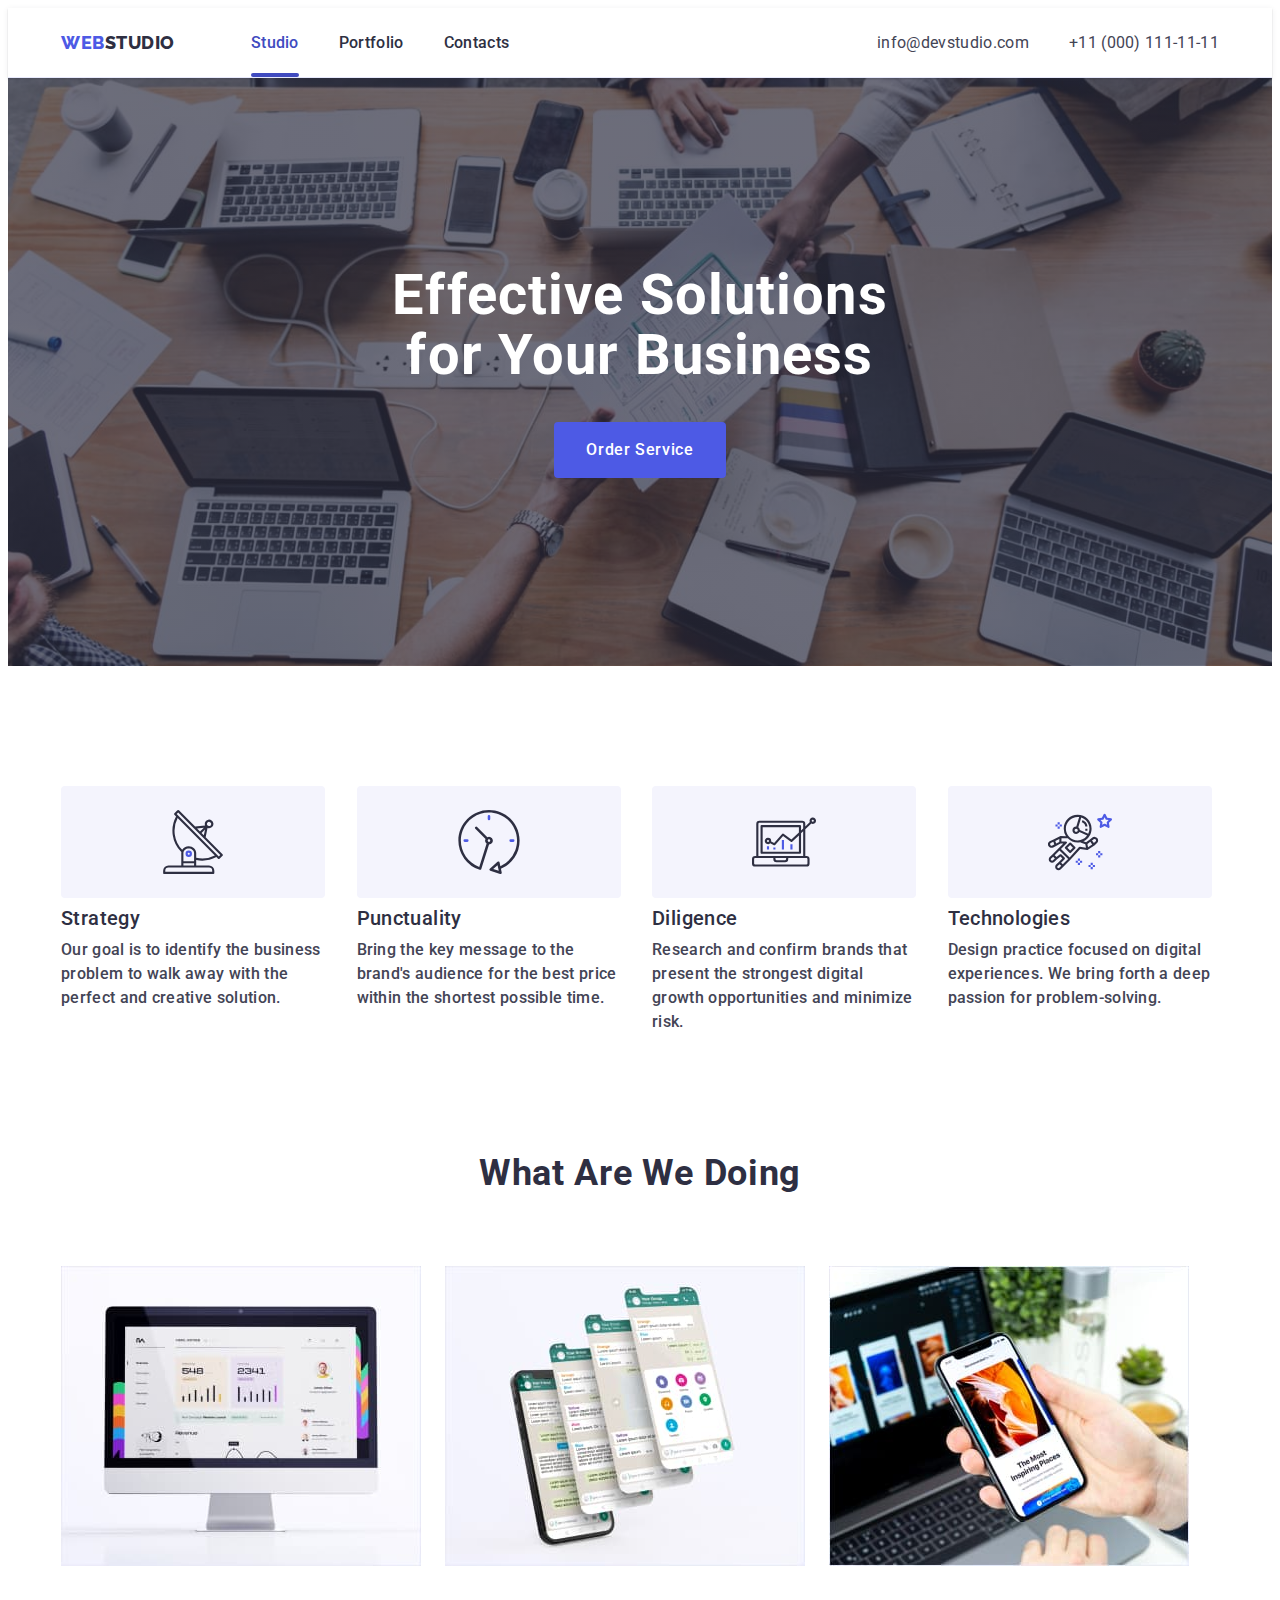
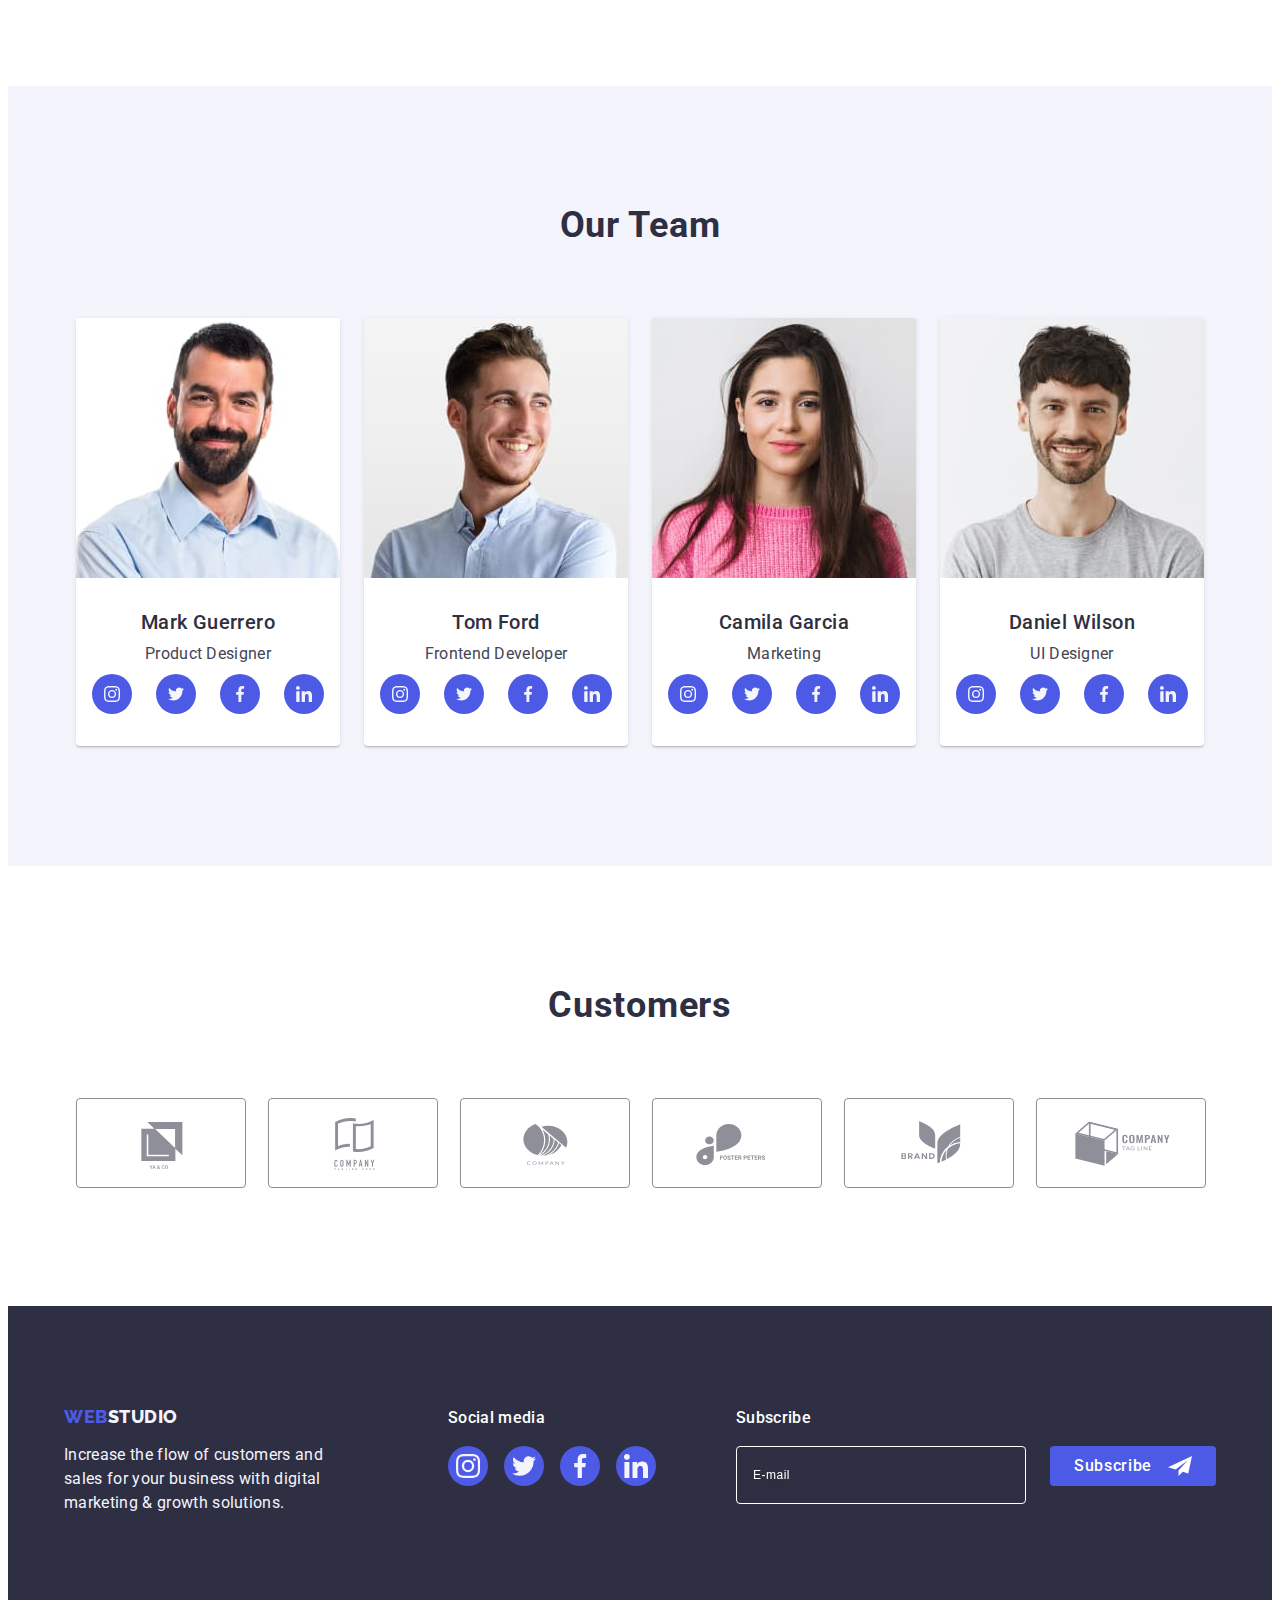
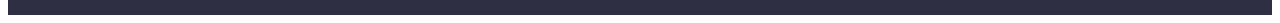
==== commit e9372883: "06.08.23" ====
--- a/index.html
+++ b/index.html
@@ -70,11 +70,108 @@
             </li>
           </ul>
         </address>
-        <button class="menu-open-btn" type="button">
+        <button class="menu-open-btn" type="button" data-menu-open>
           <svg class="header-icon-svg" width="32" height="22">
-            <use href="./images/icons.svg#icon-checkbox"></use>
+            <use href="./images/icons.svg#header-icon"></use>
           </svg>
         </button>
+      </div>
+      <div class="mob-menu is-hidden" data-menu>
+        <button type="button" class="mob-close-btn" data-menu-close>
+          <svg class="modal-icon" width="8" height="8">
+            <use href="./images/icons.svg#icon-close-black"></use>
+          </svg>
+        </button>
+        <ul class="mob-content list">
+          <li class="mob-content-item">
+            <a
+              class="mob-content-list current link"
+              href="./index.html"
+              style="text-decoration: none"
+              >Studio</a
+            >
+          </li>
+          <li class="mob-content-item">
+            <a
+              class="mob-content-list link"
+              href="./portfolio.html"
+              style="text-decoration: none"
+              >Portfolio</a
+            >
+          </li>
+          <li class="mob-content-item">
+            <a
+              class="mob-content-list link"
+              href=""
+              style="text-decoration: none"
+              >Contacts</a
+            >
+          </li>
+        </ul>
+        <div>
+          <ul class="mob-contacts list">
+            <li class="mob-contacts-list">
+              <a class="mob-contacts-tel link" href="tel:+110001111111"
+                >+11 (000) 111-11-11</a
+              >
+            </li>
+            <li class="mob-contacts-listen">
+              <a
+                class="mob-contacts-email link"
+                href="mailto:info@devstudio.com"
+                >info@devstudio.com</a
+              >
+            </li>
+          </ul>
+          <ul class="list mob-social">
+            <li class="mob-social-item">
+              <a
+                class="mob-social-link"
+                href=""
+                aria-label="instagram"
+                target="_blank"
+                rel="noopener no-referrer"
+              >
+                <svg class="mob-social-icon" width="16" height="16">
+                  <use href="./images/icons.svg#icon-instagram-1"></use>
+                </svg>
+              </a>
+            </li>
+            <li class="mob-social-item">
+              <a
+                class="mob-social-link"
+                href=""
+                aria-label="twitter"
+                target="_blank"
+                rel="noopener no-referrer"
+                ><svg class="mob-social-icon" width="16" height="16">
+                  <use href="./images/icons.svg#icon-twitter-1"></use></svg
+              ></a>
+            </li>
+            <li class="mob-social-item">
+              <a
+                class="mob-social-link"
+                href=""
+                aria-label="facebook"
+                target="_blank"
+                rel="noopener no-referrer"
+                ><svg class="mob-social-icon" width="16" height="16">
+                  <use href="./images/icons.svg#icon-facebook-1"></use></svg
+              ></a>
+            </li>
+            <li class="mob-social-item">
+              <a
+                class="mob-social-link"
+                href=""
+                aria-label="linkedin"
+                target="_blank"
+                rel="noopener no-referrer"
+                ><svg class="mob-social-icon" width="16" height="16">
+                  <use href="./images/icons.svg#icon-linkedin-1"></use></svg
+              ></a>
+            </li>
+          </ul>
+        </div>
       </div>
     </header>
     <main>
@@ -150,7 +247,7 @@
           <ul class="portfolio-list list">
             <li class="portfolio-item">
               <img
-                srcset="./images/img1.jpg 1x, ./images/img-2x.jpg 2x"
+                srcset="./images/img1.jpg 1x, ./images/img1-2x-min.jpg 2x"
                 src="./images/img1.jpg"
                 alt="statistical graphs on the monitor"
                 width="360"
@@ -159,7 +256,7 @@
             </li>
             <li class="portfolio-item">
               <img
-                srcset="./images/img2.jpg 1x, ./images/img2-2x.jpg 2x"
+                srcset="./images/img2.jpg 1x, ./images/img2-2x-min.jpg 2x"
                 src="./images/img2.jpg"
                 alt="an application with a messenger function"
                 width="360"
@@ -168,7 +265,7 @@
             </li>
             <li class="portfolio-item">
               <img
-                srcset="./images/img3.jpg 1x, ./images/img3-2x.jpg 2x"
+                srcset="./images/img3.jpg 1x, ./images/img3-2x-min.jpg 2x"
                 src="./images/img3.jpg"
                 alt="adaptation for different devices"
                 width="360"
@@ -607,7 +704,7 @@
         </div>
       </div>
     </footer>
-    <!-- <div class="backdrop is-hidden" data-modal>
+    <div class="backdrop is-hidden" data-modal>
       <div class="modal">
         <button type="button" class="modal-close-btn" data-modal-close>
           <svg class="modal-icon" width="8" height="8">
@@ -691,6 +788,7 @@
         </form>
       </div>
     </div>
-    <script src="./js/modal.js"></script> -->
+    <script src="./js/modal.js"></script>
+    <script src="./js/menu.js"></script>
   </body>
 </html>
--- a/css/styles.css
+++ b/css/styles.css
@@ -75,6 +75,10 @@
   text-decoration: none;
 }
 
+.no-scroll {
+  overflow: hidden;
+}
+
 /** header */
 .header {
   border-bottom: 1px solid #e7e9fc;
@@ -94,7 +98,8 @@
   line-height: 1.17;
   letter-spacing: 0.03em;
   text-transform: uppercase;
-  margin-right: 76px;
+  margin-right: 120px;
+  /* margin-right: 76px; */
   padding: 24px 0;
 }
 
@@ -113,6 +118,161 @@
 .contacts-list {
   display: none;
 }
+
+.menu-open-btn {
+  border: none;
+  background: #fff;
+}
+
+.menu-open-btn:hover,
+.menu-open-btn:focus {
+  border-bottom: 1px solid #e7e9fc;
+  background: #fff;
+  box-shadow: 0px 1px 6px 0px rgba(46, 47, 66, 0.08),
+    0px 1px 1px 0px rgba(46, 47, 66, 0.16),
+    0px 2px 1px 0px rgba(46, 47, 66, 0.08);
+}
+
+.mob-menu {
+  background-color: var(--primary-white-color);
+  position: fixed;
+  top: 0;
+  left: 0;
+  width: 100vw;
+  height: 100vh;
+  z-index: 2;
+  padding: 80px 35px 40px 40px;
+  display: flex;
+  flex-direction: column;
+  justify-content: space-between;
+  transition: transform 250ms cubic-bezier(0.4, 0, 0.2, 1);
+  transform: scale(1);
+}
+
+.mob-menu.is-hidden {
+  transform: scale(5);
+}
+
+.mob-close-btn {
+  position: absolute;
+  top: 24px;
+  right: 24px;
+  cursor: pointer;
+  width: 24px;
+  height: 24px;
+  border-radius: 50%;
+  border: 1px solid rgba(0, 0, 0, 0.1);
+  position: absolute;
+  top: 24px;
+  padding: 0;
+  right: 24px;
+  fill: currentColor;
+  color: #2e2f42;
+  background-color: #e7e9fc;
+  display: flex;
+  align-items: center;
+  justify-content: center;
+  transition: background-color 250ms cubic-bezier(0.4, 0, 0.2, 1),
+    border 250ms cubic-bezier(0.4, 0, 0.2, 1);
+}
+
+.mob-close-btn:hover {
+  background-color: #404bbf;
+  border: none;
+}
+
+.mob-close-btn:focus {
+  background-color: #404bbf;
+  border: none;
+}
+
+.mob-close-btn:active {
+  background-color: #404bbf;
+}
+
+.mob-content-item:not(:last-child) {
+  margin-bottom: 40px;
+}
+.mob-content-list {
+  font-size: 36px;
+  font-weight: 700;
+  line-height: 1.11;
+  letter-spacing: 0.03em;
+  text-transform: capitalize;
+  color: #2e2f42;
+  transition: color 250ms cubic-bezier(0.4, 0, 0.2, 1);
+}
+
+.mob-content-list:hover,
+.mob-content-list:focus {
+  text-decoration: underline;
+  color: #404bbf;
+}
+.mob-content-list:active {
+  color: #404bbf;
+}
+
+.mob-contacts {
+}
+.mob-contacts-list {
+  margin-bottom: 40px;
+}
+.mob-contacts-tel {
+  min-width: 320px;
+  color: #4d5ae5;
+  font-size: 36px;
+  font-weight: 700;
+  line-height: 1.11;
+  letter-spacing: 0.03em;
+  text-transform: capitalize;
+}
+
+@media screen and (max-width: 427px) {
+  .mob-contacts-tel {
+    font-size: 20px;
+  }
+}
+
+.mob-contacts-email {
+  color: #434455;
+  font-size: 20px;
+  font-weight: 500;
+  line-height: 1.2;
+  letter-spacing: 0.02em;
+}
+
+.mob-social {
+  display: flex;
+  gap: 56px;
+}
+.mob-social-item {
+}
+.mob-social-link {
+  width: 40px;
+  height: 40px;
+  border-radius: 50%;
+  background-color: var(--secondary-color);
+  display: flex;
+  justify-content: center;
+  align-items: center;
+  transition: background-color 250ms cubic-bezier(0.4, 0, 0.2, 1);
+}
+
+.mob-contacts-listen {
+  margin-bottom: 48px;
+}
+
+.mob-social-link:focus {
+  background-color: #404bbf;
+}
+
+.mob-social-link:hover {
+  background-color: #404bbf;
+}
+.mob-social-icon {
+  fill: var(--primary-white-color);
+}
+
 /** main-section-title */
 
 .quote {
--- a/css/media.css
+++ b/css/media.css
@@ -3,6 +3,11 @@
     max-width: 426px;
   }
 }
+@media screen and (max-width: 428px) {
+  .mob-contacts-tel {
+    font-size: 20px;
+  }
+}
 
 @media screen and (min-width: 768px) {
   .container {
@@ -12,6 +17,10 @@
   .content {
     display: flex;
     gap: 40px;
+  }
+
+  .menu-open-btn {
+    display: none;
   }
 
   .content-list {
@@ -34,8 +43,10 @@
 
   .contacts-list {
     display: flex;
-    align-items: center;
-    gap: 40px;
+    flex-direction: column;
+    gap: 12px;
+    /* align-items: center; */
+    /* gap: 40px; */
   }
   .content-list {
     color: var(--primary-black-color);
@@ -128,6 +139,7 @@
 
   .bottom-text {
     max-width: 264px;
+    margin: 0;
   }
 
   .bottom-container {
@@ -135,6 +147,13 @@
     flex-wrap: wrap;
     justify-content: center;
     gap: 72px 24px;
+  }
+
+  @media screen and (min-width: 758px) and (max-width: 1157px) {
+    .bottom-container {
+      width: 582px;
+      justify-content: start;
+    }
   }
 
   .bottom-container-item {
@@ -184,6 +203,16 @@
     }
   }
 
+  .logo {
+    margin-right: 76px;
+  }
+
+  .contacts-list {
+    flex-direction: row;
+    align-items: center;
+    gap: 40px;
+  }
+
   .advantages-list {
     gap: 24px;
   }
